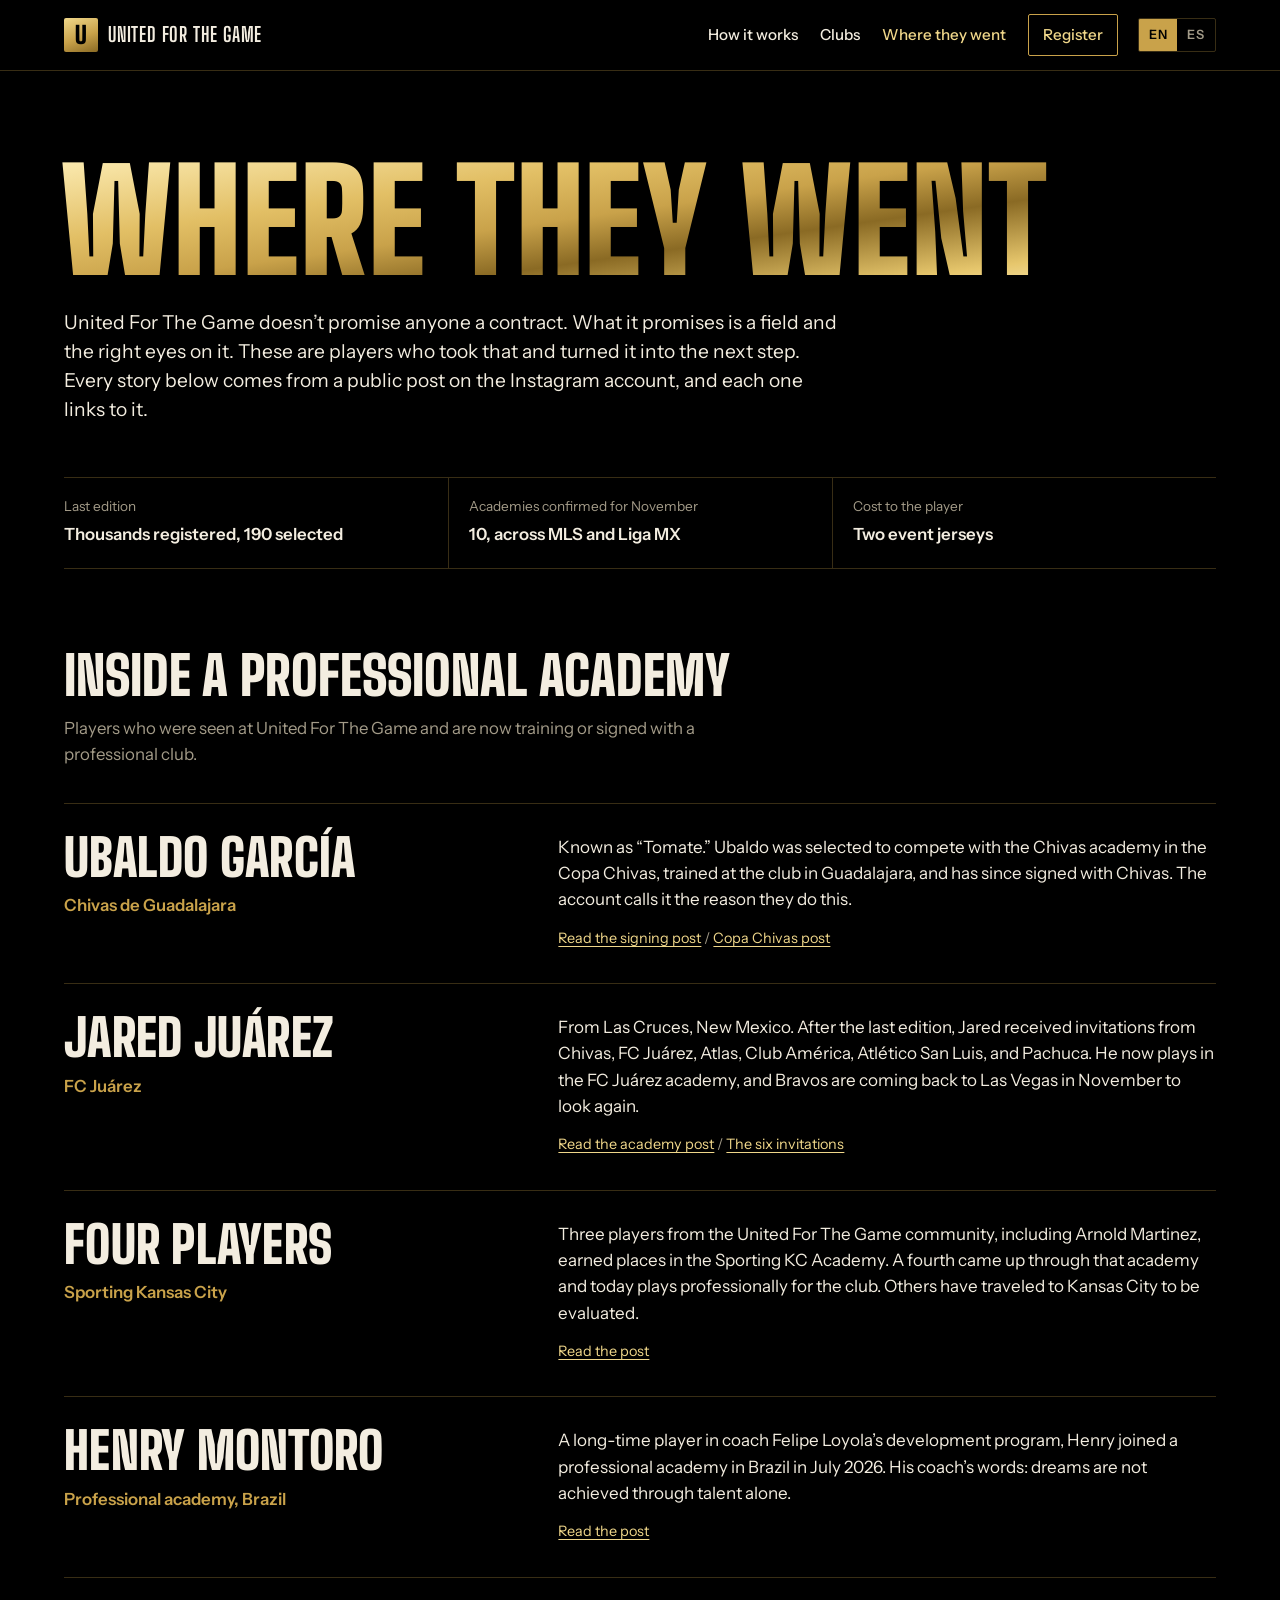
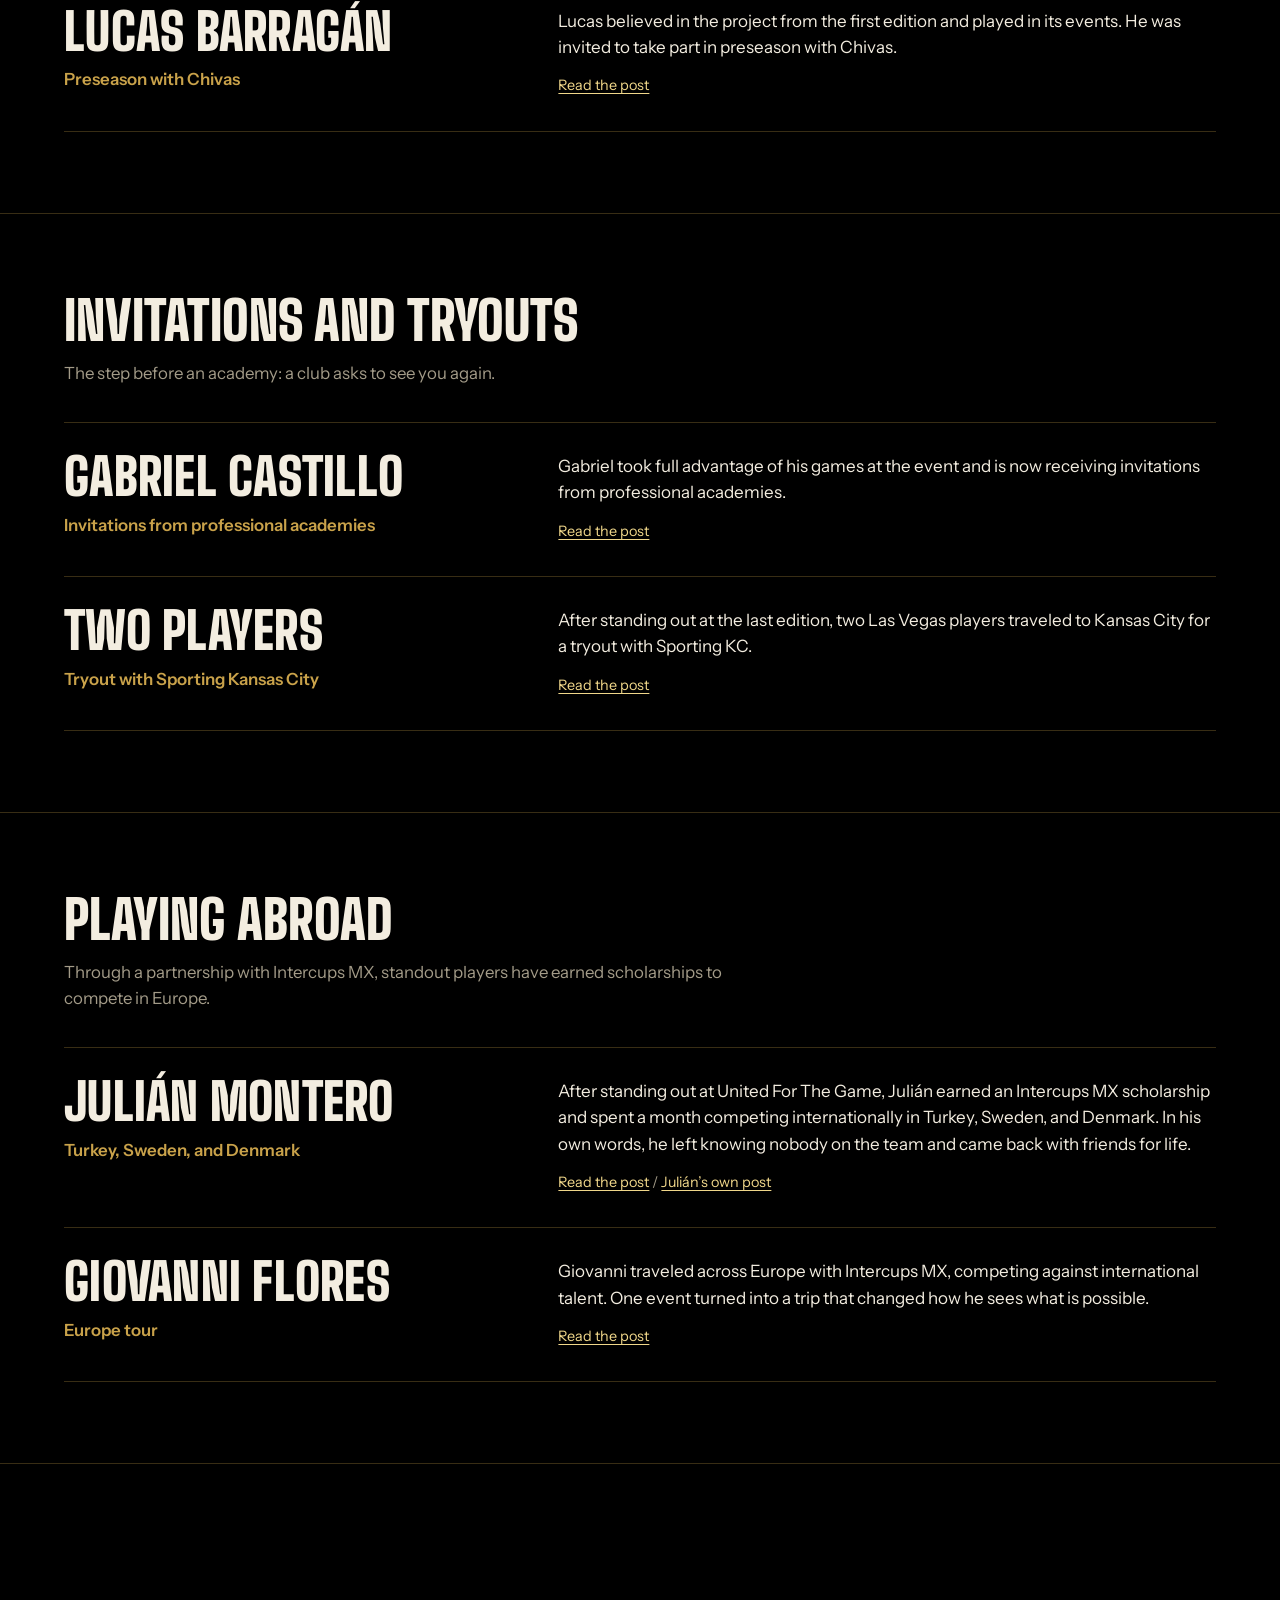
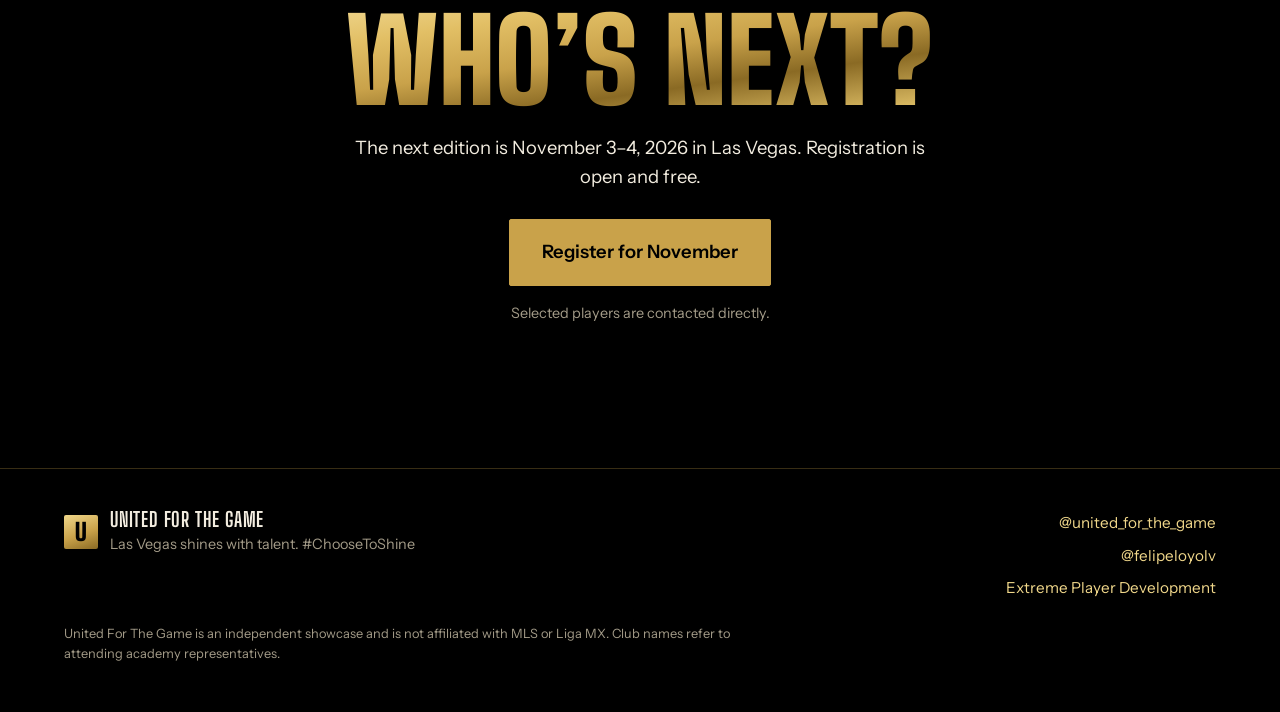
==== public/success.html @ c5bab50d "Add 'Where they went' page with player success stories Nine stories sourced from the Instagram accou" ====
<!doctype html>
<html lang="en">
<head>
  <meta charset="utf-8">
  <meta name="viewport" content="width=device-width, initial-scale=1">
  <title>Where They Went</title>
  <meta name="description" content="Players who came through United For The Game and went on to professional academies, tryouts, and international football.">
  <meta property="og:title" content="Where They Went. United For The Game">
  <meta property="og:description" content="Chivas, FC Juárez, Sporting KC, Brazil, Europe. Players who earned it on the field in Las Vegas.">
  <link rel="preconnect" href="https://fonts.googleapis.com">
  <link rel="preconnect" href="https://fonts.gstatic.com" crossorigin>
  <link href="https://fonts.googleapis.com/css2?family=Big+Shoulders+Display:wght@700;900&family=Instrument+Sans:ital,wght@0,400;0,500;0,600;1,400&display=swap" rel="stylesheet">
  <link rel="stylesheet" href="styles.css">
  <link rel="icon" href="data:image/svg+xml,%3Csvg xmlns='http://www.w3.org/2000/svg' viewBox='0 0 32 32'%3E%3Crect width='32' height='32' fill='%23000'/%3E%3Ctext x='16' y='23' text-anchor='middle' font-family='Impact,Arial Black,sans-serif' font-weight='900' font-size='20' fill='%23c9a24a'%3EU%3C/text%3E%3C/svg%3E">
</head>
<body>

<a class="skip" href="#main" data-i18n="skip">Skip to content</a>

<header class="top">
  <a class="brand" href="index.html" aria-label="United For The Game, home">
    <span class="brand-mark">U</span>
    <span class="brand-name">United For The Game</span>
  </a>
  <nav class="nav" aria-label="Sections">
    <a href="index.html#how" data-i18n="nav.how">How it works</a>
    <a href="index.html#clubs" data-i18n="nav.clubs">Clubs</a>
    <a href="success.html" aria-current="page" data-i18n="nav.results">Where they went</a>
    <a class="nav-cta" href="https://forms.gle/nyDRHo4Hr1bUpFBu7" target="_blank" rel="noopener" data-i18n="nav.register">Register</a>
  </nav>
  <div class="lang" role="group" aria-label="Language">
    <button type="button" data-lang="en" aria-pressed="true">EN</button>
    <button type="button" data-lang="es" aria-pressed="false">ES</button>
  </div>
</header>

<main id="main">

  <section class="results-hero">
    <h1 class="display gold-text" data-i18n="r.h">Where they went</h1>
    <p class="results-lede" data-i18n="r.lede">United For The Game doesn’t promise anyone a contract. What it promises is a field and the right eyes on it. These are players who took that and turned it into the next step. Every story below comes from a public post on the Instagram account, and each one links to it.</p>
    <dl class="facts results-facts">
      <div><dt data-i18n="r.f1">Last edition</dt><dd data-i18n="r.f1v">Thousands registered, 190 selected</dd></div>
      <div><dt data-i18n="r.f2">Academies confirmed for November</dt><dd data-i18n="r.f2v">10, across MLS and Liga MX</dd></div>
      <div><dt data-i18n="r.f3">Cost to the player</dt><dd data-i18n="r.f3v">Two event jerseys</dd></div>
    </dl>
  </section>

  <!-- ACADEMIES -->
  <section class="results-group">
    <h2 data-i18n="g1.h">Inside a professional academy</h2>
    <p data-i18n="g1.p">Players who were seen at United For The Game and are now training or signed with a professional club.</p>
    <ul class="ledger">
      <li>
        <div class="who-col">
          <p class="who">Ubaldo García</p>
          <p class="where">Chivas de Guadalajara</p>
        </div>
        <div class="what">
          <p data-i18n="p1">Known as “Tomate.” Ubaldo was selected to compete with the Chivas academy in the Copa Chivas, trained at the club in Guadalajara, and has since signed with Chivas. The account calls it the reason they do this.</p>
          <p class="src"><a href="https://www.instagram.com/p/DduP-taSd3_/" target="_blank" rel="noopener" data-i18n="src.signing">Read the signing post</a> <span aria-hidden="true">/</span> <a href="https://www.instagram.com/p/DbUBW7Ikqe0/" target="_blank" rel="noopener" data-i18n="src.copa">Copa Chivas post</a></p>
        </div>
      </li>
      <li>
        <div class="who-col">
          <p class="who">Jared Juárez</p>
          <p class="where">FC Juárez</p>
        </div>
        <div class="what">
          <p data-i18n="p2">From Las Cruces, New Mexico. After the last edition, Jared received invitations from Chivas, FC Juárez, Atlas, Club América, Atlético San Luis, and Pachuca. He now plays in the FC Juárez academy, and Bravos are coming back to Las Vegas in November to look again.</p>
          <p class="src"><a href="https://www.instagram.com/p/DdsIsxFGKmZ/" target="_blank" rel="noopener" data-i18n="src.academy">Read the academy post</a> <span aria-hidden="true">/</span> <a href="https://www.instagram.com/p/DXu8OyxDw6_/" target="_blank" rel="noopener" data-i18n="src.invites">The six invitations</a></p>
        </div>
      </li>
      <li>
        <div class="who-col">
          <p class="who" data-i18n="p3.who">Four players</p>
          <p class="where">Sporting Kansas City</p>
        </div>
        <div class="what">
          <p data-i18n="p3">Three players from the United For The Game community, including Arnold Martinez, earned places in the Sporting KC Academy. A fourth came up through that academy and today plays professionally for the club. Others have traveled to Kansas City to be evaluated.</p>
          <p class="src"><a href="https://www.instagram.com/p/Ddm5fsMjzZ3/" target="_blank" rel="noopener" data-i18n="src.post">Read the post</a></p>
        </div>
      </li>
      <li>
        <div class="who-col">
          <p class="who">Henry Montoro</p>
          <p class="where" data-i18n="p4.where">Professional academy, Brazil</p>
        </div>
        <div class="what">
          <p data-i18n="p4">A long-time player in coach Felipe Loyola’s development program, Henry joined a professional academy in Brazil in July 2026. His coach’s words: dreams are not achieved through talent alone.</p>
          <p class="src"><a href="https://www.instagram.com/p/DbEZfxSEv6I/" target="_blank" rel="noopener" data-i18n="src.post">Read the post</a></p>
        </div>
      </li>
      <li>
        <div class="who-col">
          <p class="who">Lucas Barragán</p>
          <p class="where" data-i18n="p5.where">Preseason with Chivas</p>
        </div>
        <div class="what">
          <p data-i18n="p5">Lucas believed in the project from the first edition and played in its events. He was invited to take part in preseason with Chivas.</p>
          <p class="src"><a href="https://www.instagram.com/p/DbB3Ur3khkq/" target="_blank" rel="noopener" data-i18n="src.post">Read the post</a></p>
        </div>
      </li>
    </ul>
  </section>

  <!-- INVITATIONS -->
  <section class="results-group">
    <h2 data-i18n="g2.h">Invitations and tryouts</h2>
    <p data-i18n="g2.p">The step before an academy: a club asks to see you again.</p>
    <ul class="ledger">
      <li>
        <div class="who-col">
          <p class="who">Gabriel Castillo</p>
          <p class="where" data-i18n="p6.where">Invitations from professional academies</p>
        </div>
        <div class="what">
          <p data-i18n="p6">Gabriel took full advantage of his games at the event and is now receiving invitations from professional academies.</p>
          <p class="src"><a href="https://www.instagram.com/p/DXuNX7Km9xC/" target="_blank" rel="noopener" data-i18n="src.post">Read the post</a></p>
        </div>
      </li>
      <li>
        <div class="who-col">
          <p class="who" data-i18n="p7.who">Two players</p>
          <p class="where" data-i18n="p7.where">Tryout with Sporting Kansas City</p>
        </div>
        <div class="what">
          <p data-i18n="p7">After standing out at the last edition, two Las Vegas players traveled to Kansas City for a tryout with Sporting KC.</p>
          <p class="src"><a href="https://www.instagram.com/p/DZ5kc9CPlna/" target="_blank" rel="noopener" data-i18n="src.post">Read the post</a></p>
        </div>
      </li>
    </ul>
  </section>

  <!-- ABROAD -->
  <section class="results-group">
    <h2 data-i18n="g3.h">Playing abroad</h2>
    <p data-i18n="g3.p">Through a partnership with Intercups MX, standout players have earned scholarships to compete in Europe.</p>
    <ul class="ledger">
      <li>
        <div class="who-col">
          <p class="who">Julián Montero</p>
          <p class="where" data-i18n="p8.where">Turkey, Sweden, and Denmark</p>
        </div>
        <div class="what">
          <p data-i18n="p8">After standing out at United For The Game, Julián earned an Intercups MX scholarship and spent a month competing internationally in Turkey, Sweden, and Denmark. In his own words, he left knowing nobody on the team and came back with friends for life.</p>
          <p class="src"><a href="https://www.instagram.com/p/DbWB5h0iU6f/" target="_blank" rel="noopener" data-i18n="src.post">Read the post</a> <span aria-hidden="true">/</span> <a href="https://www.instagram.com/p/DbFBgUHFHa0/" target="_blank" rel="noopener" data-i18n="src.own">Julián’s own post</a></p>
        </div>
      </li>
      <li>
        <div class="who-col">
          <p class="who">Giovanni Flores</p>
          <p class="where" data-i18n="p9.where">Europe tour</p>
        </div>
        <div class="what">
          <p data-i18n="p9">Giovanni traveled across Europe with Intercups MX, competing against international talent. One event turned into a trip that changed how he sees what is possible.</p>
          <p class="src"><a href="https://www.instagram.com/p/DbZFRsGEvK_/" target="_blank" rel="noopener" data-i18n="src.post">Read the post</a></p>
        </div>
      </li>
    </ul>
  </section>

  <section class="register">
    <h2 class="display" data-i18n="rc.h">Who’s next?</h2>
    <p data-i18n="rc.p">The next edition is November 3–4, 2026 in Las Vegas. Registration is open and free.</p>
    <a class="btn btn-gold btn-big" href="https://forms.gle/nyDRHo4Hr1bUpFBu7" target="_blank" rel="noopener" data-i18n="reg.cta">Register for November</a>
    <p class="register-note" data-i18n="rc.note">Selected players are contacted directly.</p>
  </section>

</main>

<footer class="foot">
  <div class="foot-brand">
    <span class="brand-mark">U</span>
    <div>
      <p class="foot-name">United For The Game</p>
      <p class="foot-tag" data-i18n="foot.tag">Las Vegas shines with talent. #ChooseToShine</p>
    </div>
  </div>
  <ul class="foot-links">
    <li><a href="https://www.instagram.com/united_for_the_game/" target="_blank" rel="noopener">@united_for_the_game</a></li>
    <li><a href="https://www.instagram.com/felipeloyolv/" target="_blank" rel="noopener">@felipeloyolv</a></li>
    <li><a href="https://www.instagram.com/extreme_player_development/" target="_blank" rel="noopener">Extreme Player Development</a></li>
  </ul>
  <p class="foot-legal" data-i18n="foot.legal">United For The Game is an independent showcase and is not affiliated with MLS or Liga MX. Club names refer to attending academy representatives.</p>
</footer>

<script src="success-es.js"></script>
<script src="script.js"></script>
</body>
</html>
---- public/styles.css ----
/* United For The Game — site styles
   Palette: true black, metallic gold, one red for urgency. */

:root {
  --black: #000000;
  --coal: #141210;
  --ink: #f3ede0;
  --muted: #a39b88;
  --line: rgba(201, 162, 74, 0.28);
  --gold: #c9a24a;
  --gold-light: #f0d78a;
  --gold-deep: #8a6a24;
  --red: #c8102e;

  --display: "Big Shoulders Display", Impact, "Arial Narrow", sans-serif;
  --body: "Instrument Sans", "Helvetica Neue", Arial, sans-serif;

  --gutter: clamp(16px, 5vw, 72px);
  --measure: 62ch;
}

*, *::before, *::after { box-sizing: border-box; }

html { scroll-behavior: smooth; }
@media (prefers-reduced-motion: reduce) {
  html { scroll-behavior: auto; }
  *, *::before, *::after { animation: none !important; transition: none !important; }
}

body {
  margin: 0;
  background: var(--black);
  color: var(--ink);
  font-family: var(--body);
  font-size: 1.0625rem;
  line-height: 1.55;
  -webkit-font-smoothing: antialiased;
}

h1, h2, h3 { margin: 0; }
p { margin: 0; }
a { color: inherit; }
a:focus-visible, button:focus-visible, summary:focus-visible {
  outline: 2px solid var(--gold-light);
  outline-offset: 3px;
}

.skip {
  position: absolute; left: -999px; top: 8px;
  background: var(--gold); color: var(--black);
  padding: 8px 12px; z-index: 100; text-decoration: none;
}
.skip:focus { left: 8px; }

/* Display type ---------------------------------------------------- */
.display {
  font-family: var(--display);
  font-weight: 900;
  text-transform: uppercase;
  line-height: 0.92;
  letter-spacing: 0.005em;
  font-size: clamp(2.6rem, 6.5vw, 5.2rem);
  color: var(--ink);
}

.gold-text,
.wordmark .wm-line {
  background: linear-gradient(172deg, #fbeab0 0%, #e2bf65 28%, #c9a24a 46%, #8a6a24 62%, #e6c66c 84%, #fff2c4 100%);
  -webkit-background-clip: text;
  background-clip: text;
  color: transparent;
}

/* Header ------------------------------------------------------------ */
.top {
  position: sticky; top: 0; z-index: 20;
  display: grid;
  grid-template-columns: 1fr auto auto;
  align-items: center;
  gap: 20px;
  padding: 14px var(--gutter);
  background: rgba(0, 0, 0, 0.86);
  backdrop-filter: blur(8px);
  border-bottom: 1px solid var(--line);
}
.brand { display: inline-flex; align-items: center; gap: 10px; text-decoration: none; }
.brand-mark {
  display: inline-grid; place-items: center;
  width: 34px; height: 34px;
  font-family: var(--display); font-weight: 900; font-size: 1.5rem; line-height: 1;
  color: var(--black);
  background: linear-gradient(160deg, #f0d78a, #c9a24a 55%, #8a6a24);
  border-radius: 2px;
}
.brand-name {
  font-family: var(--display); font-weight: 700; text-transform: uppercase;
  font-size: 1.25rem; letter-spacing: 0.04em; white-space: nowrap;
}
@media (max-width: 360px) { .brand-name { display: none; } }
.nav { display: flex; gap: 22px; align-items: center; }
.nav a { text-decoration: none; font-weight: 500; font-size: 0.95rem; color: var(--ink); }
.nav a:hover { color: var(--gold-light); }
.nav-cta {
  padding: 8px 14px;
  border: 1px solid var(--gold);
  color: var(--gold-light) !important;
  border-radius: 2px;
}
.nav-cta:hover { background: var(--gold); color: var(--black) !important; }

.lang { display: inline-flex; border: 1px solid var(--line); border-radius: 2px; overflow: hidden; }
.lang button {
  appearance: none; border: 0; background: transparent; color: var(--muted);
  font: inherit; font-size: 0.8rem; font-weight: 600; letter-spacing: 0.06em;
  padding: 6px 10px; cursor: pointer;
}
.lang button[aria-pressed="true"] { background: var(--gold); color: var(--black); }

@media (max-width: 720px) {
  .top { grid-template-columns: 1fr auto; }
  .nav { display: none; }
}

/* Hero -------------------------------------------------------------- */
.hero {
  position: relative;
  padding: clamp(56px, 10vh, 120px) var(--gutter) 0;
  overflow: hidden;
}
/* Pitch line: the only decoration on the page. Two faint touchline strokes
   framing the wordmark like a stadium seen from the stands. */
.hero::before {
  content: "";
  position: absolute; inset: 0;
  background:
    linear-gradient(to right, transparent calc(var(--gutter) - 1px), var(--line) var(--gutter), transparent calc(var(--gutter) + 1px)),
    linear-gradient(to left, transparent calc(var(--gutter) - 1px), var(--line) var(--gutter), transparent calc(var(--gutter) + 1px));
  pointer-events: none;
}
.hero-edition {
  font-family: var(--display); font-weight: 700; text-transform: uppercase;
  letter-spacing: 0.12em; font-size: 0.95rem; color: var(--gold);
  margin-bottom: 18px;
}
.wordmark {
  display: grid;
  font-family: var(--display);
  font-weight: 900;
  text-transform: uppercase;
  line-height: 0.82;
  letter-spacing: -0.005em;
  margin-left: -0.04em;
}
.wm-united { font-size: clamp(5.4rem, 27vw, 19rem); }
.wm-for   { font-size: clamp(2.6rem, 12.95vw, 9.1rem); letter-spacing: 0.01em; }
.hero-tag {
  margin-top: 22px;
  font-family: var(--display); font-weight: 700; text-transform: uppercase;
  letter-spacing: 0.22em; font-size: clamp(0.9rem, 1.6vw, 1.2rem);
  color: var(--ink);
}

.hero-body {
  display: grid;
  grid-template-columns: minmax(0, 56ch) auto;
  gap: 28px 48px;
  align-items: end;
  margin-top: clamp(40px, 7vh, 80px);
}
.hero-lede { font-size: clamp(1.1rem, 1.7vw, 1.35rem); line-height: 1.45; color: var(--ink); }
.hero-actions { display: flex; flex-wrap: wrap; gap: 12px; }

.btn {
  display: inline-block;
  padding: 14px 22px;
  font-weight: 600; font-size: 1rem;
  text-decoration: none;
  border-radius: 2px;
  border: 1px solid transparent;
  transition: background-color 120ms ease, color 120ms ease;
}
.btn-gold { background: var(--gold); color: var(--black); border-color: var(--gold); }
.btn-gold:hover { background: var(--gold-light); border-color: var(--gold-light); }
.btn-line { border-color: var(--gold); color: var(--gold-light); }
.btn-line:hover { background: rgba(201,162,74,0.12); }
.btn-big { padding: 18px 32px; font-size: 1.15rem; }

.facts {
  display: grid;
  grid-template-columns: repeat(4, 1fr);
  margin: clamp(48px, 8vh, 96px) 0 0;
  border-top: 1px solid var(--line);
  border-bottom: 1px solid var(--line);
}
.facts > div { padding: 18px 20px 20px 0; }
.facts > div + div { padding-left: 20px; border-left: 1px solid var(--line); }
.facts dt { font-size: 0.85rem; color: var(--muted); margin-bottom: 4px; }
.facts dd { margin: 0; font-weight: 600; font-size: 1.05rem; }

@media (max-width: 860px) {
  .hero-body { grid-template-columns: 1fr; }
  .facts { grid-template-columns: 1fr 1fr; }
  .facts > div { padding: 16px 16px 16px 0; }
  .facts > div:nth-child(odd) { border-left: 0; padding-left: 0; }
  .facts > div:nth-child(n+3) { border-top: 1px solid var(--line); }
}
@media (max-width: 460px) {
  .facts { grid-template-columns: 1fr; }
  .facts > div { padding-left: 0 !important; border-left: 0 !important; }
  .facts > div + div { border-top: 1px solid var(--line); }
}

/* Mission ----------------------------------------------------------- */
.mission { padding: clamp(72px, 12vh, 140px) var(--gutter); }
.mission-inner {
  display: grid;
  grid-template-columns: minmax(0, 1fr) minmax(0, var(--measure));
  gap: 40px 64px;
  align-items: start;
}
.mission-text p + p { margin-top: 1.1em; }
.mission-text { font-size: 1.125rem; }
.mission-motto {
  margin-top: 1.6em !important;
  font-family: var(--display); font-weight: 900; text-transform: uppercase;
  font-size: clamp(1.8rem, 3.6vw, 2.8rem); line-height: 1;
  color: var(--gold);
}
@media (max-width: 860px) { .mission-inner { grid-template-columns: 1fr; } }

/* How it works ------------------------------------------------------ */
.how {
  padding: clamp(72px, 12vh, 140px) var(--gutter);
  border-top: 1px solid var(--line);
}
.how-head { max-width: var(--measure); margin-bottom: 48px; }
.how-head p { margin-top: 16px; color: var(--muted); font-size: 1.1rem; }

.steps {
  list-style: none; margin: 0; padding: 0;
  display: grid;
  grid-template-columns: repeat(2, minmax(0, 1fr));
  gap: 0;
  border-top: 1px solid var(--line);
  border-left: 1px solid var(--line);
}
.step {
  display: grid;
  grid-template-columns: auto 1fr;
  gap: 20px;
  padding: 28px 28px 32px 24px;
  border-right: 1px solid var(--line);
  border-bottom: 1px solid var(--line);
}
.step-n {
  display: grid; place-items: center;
  width: 44px; height: 52px;
  font-family: var(--display); font-weight: 900; font-size: 2.4rem; line-height: 1;
  color: var(--black);
  background: linear-gradient(160deg, #f0d78a, #c9a24a 55%, #8a6a24);
  clip-path: polygon(0 0, 100% 0, 100% 85%, 50% 100%, 0 85%);
}
.step h3 {
  font-family: var(--display); font-weight: 700; text-transform: uppercase;
  font-size: 1.7rem; line-height: 1; letter-spacing: 0.02em;
  margin-bottom: 10px;
}
.step-date {
  display: inline-block;
  margin-left: 8px;
  font-family: var(--body); font-weight: 600; text-transform: none; letter-spacing: 0;
  font-size: 0.85rem; color: var(--red);
  border: 1px solid var(--red); padding: 2px 7px; vertical-align: 3px; border-radius: 2px;
}
.step p { color: var(--ink); }
@media (max-width: 760px) { .steps { grid-template-columns: 1fr; } }

.promises {
  margin-top: 56px;
  max-width: 72ch;
}
.promises h3 {
  font-family: var(--display); font-weight: 700; text-transform: uppercase;
  font-size: 1.6rem; letter-spacing: 0.02em; margin-bottom: 18px;
}
.promises ul { margin: 0; padding: 0; list-style: none; }
.promises li {
  padding: 14px 0 14px 22px;
  border-top: 1px solid var(--line);
  position: relative;
}
.promises li:last-child { border-bottom: 1px solid var(--line); }
.promises li::before {
  content: ""; position: absolute; left: 0; top: 24px;
  width: 8px; height: 8px; background: var(--gold); transform: rotate(45deg);
}

/* Clubs ------------------------------------------------------------- */
.clubs {
  padding: clamp(72px, 12vh, 140px) var(--gutter);
  border-top: 1px solid var(--line);
  background: var(--coal);
}
.clubs-head { max-width: var(--measure); margin-bottom: 40px; }
.clubs-head p { margin-top: 16px; color: var(--muted); font-size: 1.1rem; }
.club-list {
  list-style: none; margin: 0; padding: 0;
  columns: 2; column-gap: 48px;
}
.club-list li {
  break-inside: avoid;
  display: flex; justify-content: space-between; align-items: baseline; gap: 16px;
  padding: 14px 0;
  border-bottom: 1px solid var(--line);
}
.club {
  font-family: var(--display); font-weight: 700; text-transform: uppercase;
  font-size: clamp(1.5rem, 2.6vw, 2.2rem); line-height: 1; letter-spacing: 0.02em;
}
.league { font-size: 0.85rem; color: var(--gold); font-weight: 600; white-space: nowrap; }
@media (max-width: 640px) { .club-list { columns: 1; } }

/* Story ------------------------------------------------------------- */
.story {
  padding: clamp(72px, 12vh, 140px) var(--gutter);
  border-top: 1px solid var(--line);
}
.story blockquote { margin: 0; max-width: 46ch; }
.story p {
  font-family: var(--display); font-weight: 700; text-transform: uppercase;
  font-size: clamp(1.9rem, 4.2vw, 3.4rem); line-height: 1.02; letter-spacing: 0.01em;
}
.story footer {
  margin-top: 22px; font-weight: 600; color: var(--gold);
}

/* New this year ----------------------------------------------------- */
.new {
  padding: clamp(72px, 12vh, 140px) var(--gutter);
  border-top: 1px solid var(--line);
  background: var(--coal);
}
.new-inner { max-width: var(--measure); }
.new p { margin: 18px 0 26px; font-size: 1.1rem; }
.new .display { color: var(--red); }

/* FAQ --------------------------------------------------------------- */
.faq {
  padding: clamp(72px, 12vh, 140px) var(--gutter);
  border-top: 1px solid var(--line);
  display: grid;
  grid-template-columns: minmax(0, 1fr) minmax(0, 68ch);
  gap: 32px 64px;
  align-items: start;
}
.faq-list details { border-top: 1px solid var(--line); }
.faq-list details:last-child { border-bottom: 1px solid var(--line); }
.faq-list summary {
  cursor: pointer; list-style: none;
  padding: 18px 40px 18px 0;
  font-weight: 600; font-size: 1.1rem;
  position: relative;
}
.faq-list summary::-webkit-details-marker { display: none; }
.faq-list summary::after {
  content: "+"; position: absolute; right: 4px; top: 50%;
  transform: translateY(-50%);
  font-family: var(--display); font-weight: 700; font-size: 1.8rem; color: var(--gold);
}
.faq-list details[open] summary::after { content: "–"; }
.faq-list details p { padding: 0 0 20px; color: var(--ink); max-width: 62ch; }
@media (max-width: 860px) { .faq { grid-template-columns: 1fr; } }

/* Register ---------------------------------------------------------- */
.register {
  padding: clamp(88px, 16vh, 180px) var(--gutter);
  border-top: 1px solid var(--line);
  text-align: center;
}
.register .display {
  font-size: clamp(3rem, 9vw, 7.5rem);
  background: linear-gradient(172deg, #fbeab0 0%, #e2bf65 28%, #c9a24a 46%, #8a6a24 62%, #e6c66c 84%, #fff2c4 100%);
  -webkit-background-clip: text; background-clip: text; color: transparent;
}
.register p { margin: 20px auto 28px; max-width: 48ch; font-size: 1.15rem; }
.register-note { font-size: 0.9rem !important; color: var(--muted); margin: 16px auto 0 !important; }

/* Footer ------------------------------------------------------------ */
.foot {
  padding: 40px var(--gutter) 48px;
  border-top: 1px solid var(--line);
  display: grid;
  grid-template-columns: 1fr auto;
  gap: 24px 48px;
  align-items: start;
}
.foot-brand { display: flex; gap: 12px; align-items: center; }
.foot-name {
  font-family: var(--display); font-weight: 700; text-transform: uppercase;
  font-size: 1.25rem; letter-spacing: 0.04em; line-height: 1;
}
.foot-tag { color: var(--muted); font-size: 0.9rem; margin-top: 4px; }
.foot-links { list-style: none; margin: 0; padding: 0; display: grid; gap: 6px; text-align: right; }
.foot-links a { color: var(--gold-light); text-decoration: none; font-size: 0.95rem; }
.foot-links a:hover { text-decoration: underline; }
.foot-legal { grid-column: 1 / -1; font-size: 0.8rem; color: var(--muted); max-width: 80ch; }
@media (max-width: 640px) {
  .foot { grid-template-columns: 1fr; }
  .foot-links { text-align: left; }
}

/* Where they went (success.html) ----------------------------------- */
.nav a[aria-current="page"] { color: var(--gold-light); }

.results-hero {
  padding: clamp(56px, 10vh, 120px) var(--gutter) 0;
}
.results-hero .display {
  font-size: clamp(3.2rem, 11vw, 9.5rem);
  line-height: 0.85;
  margin-left: -0.03em;
}
.results-lede {
  max-width: 60ch;
  margin-top: 28px;
  font-size: clamp(1.05rem, 1.5vw, 1.25rem);
  line-height: 1.5;
}
.results-facts { grid-template-columns: repeat(3, 1fr); margin-top: clamp(40px, 6vh, 72px); }
@media (max-width: 860px) {
  .results-facts { grid-template-columns: 1fr; }
  .results-facts > div { padding-left: 0 !important; border-left: 0 !important; }
  .results-facts > div + div { border-top: 1px solid var(--line); }
}

.results-group {
  padding: clamp(56px, 9vh, 110px) var(--gutter);
}
.results-group + .results-group { border-top: 1px solid var(--line); }
.results-group > h2 {
  font-family: var(--display); font-weight: 900; text-transform: uppercase;
  font-size: clamp(2rem, 4.2vw, 3.4rem); line-height: 0.95;
}
.results-group > p {
  margin: 14px 0 36px;
  max-width: var(--measure);
  color: var(--muted);
  font-size: 1.05rem;
}

.ledger {
  list-style: none; margin: 0; padding: 0;
  border-top: 1px solid var(--line);
}
.ledger li {
  display: grid;
  grid-template-columns: minmax(0, 1fr) minmax(0, 1.5fr);
  gap: 12px 56px;
  padding: 30px 0 34px;
  border-bottom: 1px solid var(--line);
}
.ledger .who {
  font-family: var(--display); font-weight: 900; text-transform: uppercase;
  font-size: clamp(2rem, 4vw, 3.2rem); line-height: 0.95; letter-spacing: 0.005em;
}
.ledger .where {
  margin-top: 10px;
  color: var(--gold);
  font-weight: 600;
  font-size: 1.05rem;
}
.ledger .what p { max-width: 62ch; }
.ledger .src {
  margin-top: 14px;
  font-size: 0.9rem;
  color: var(--muted);
}
.ledger .src a { color: var(--gold-light); text-decoration: underline; text-underline-offset: 3px; }
.ledger .src a:hover { color: var(--ink); }
@media (max-width: 760px) {
  .ledger li { grid-template-columns: 1fr; gap: 14px; }
}
.story-more { margin-top: 28px; font-family: var(--body); font-weight: 400; text-transform: none; font-size: 1rem !important; line-height: 1.5 !important; letter-spacing: 0 !important; }
.story-more a { color: var(--gold-light); font-weight: 600; text-decoration: underline; text-underline-offset: 3px; }
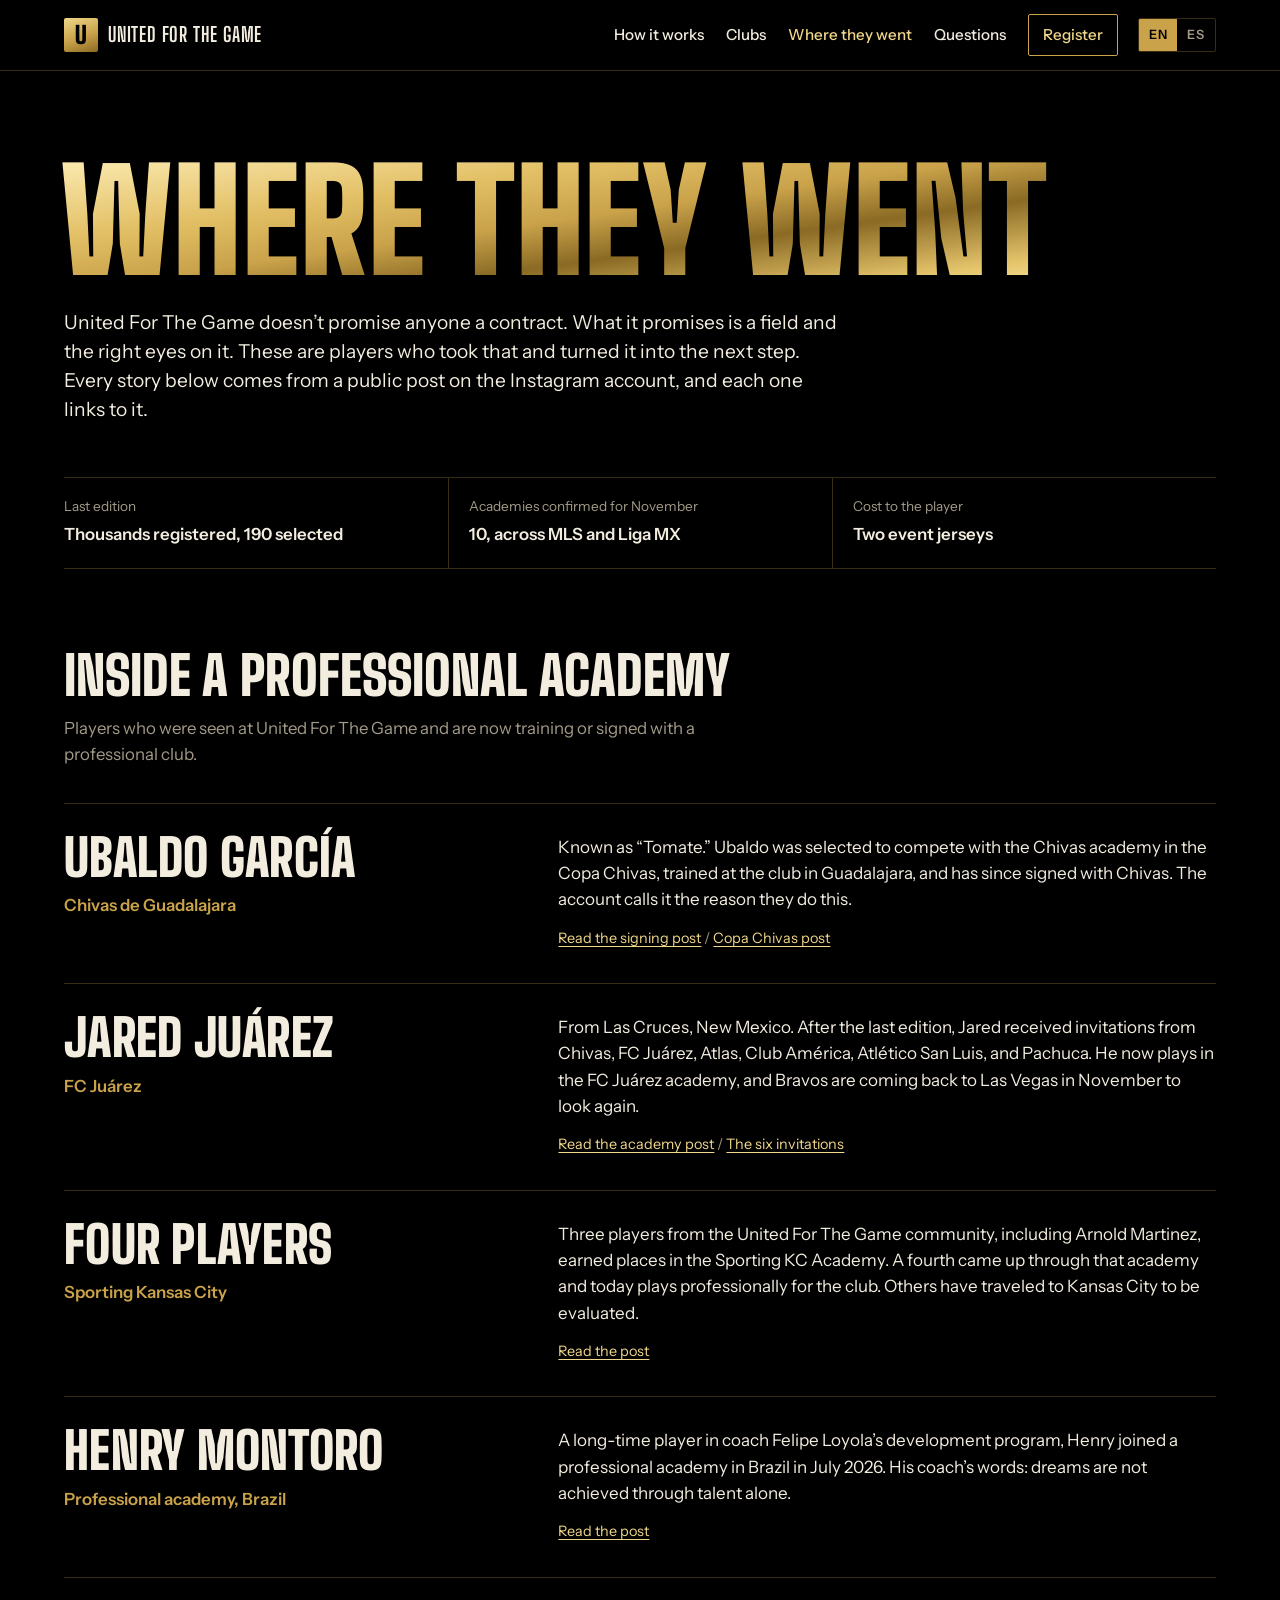
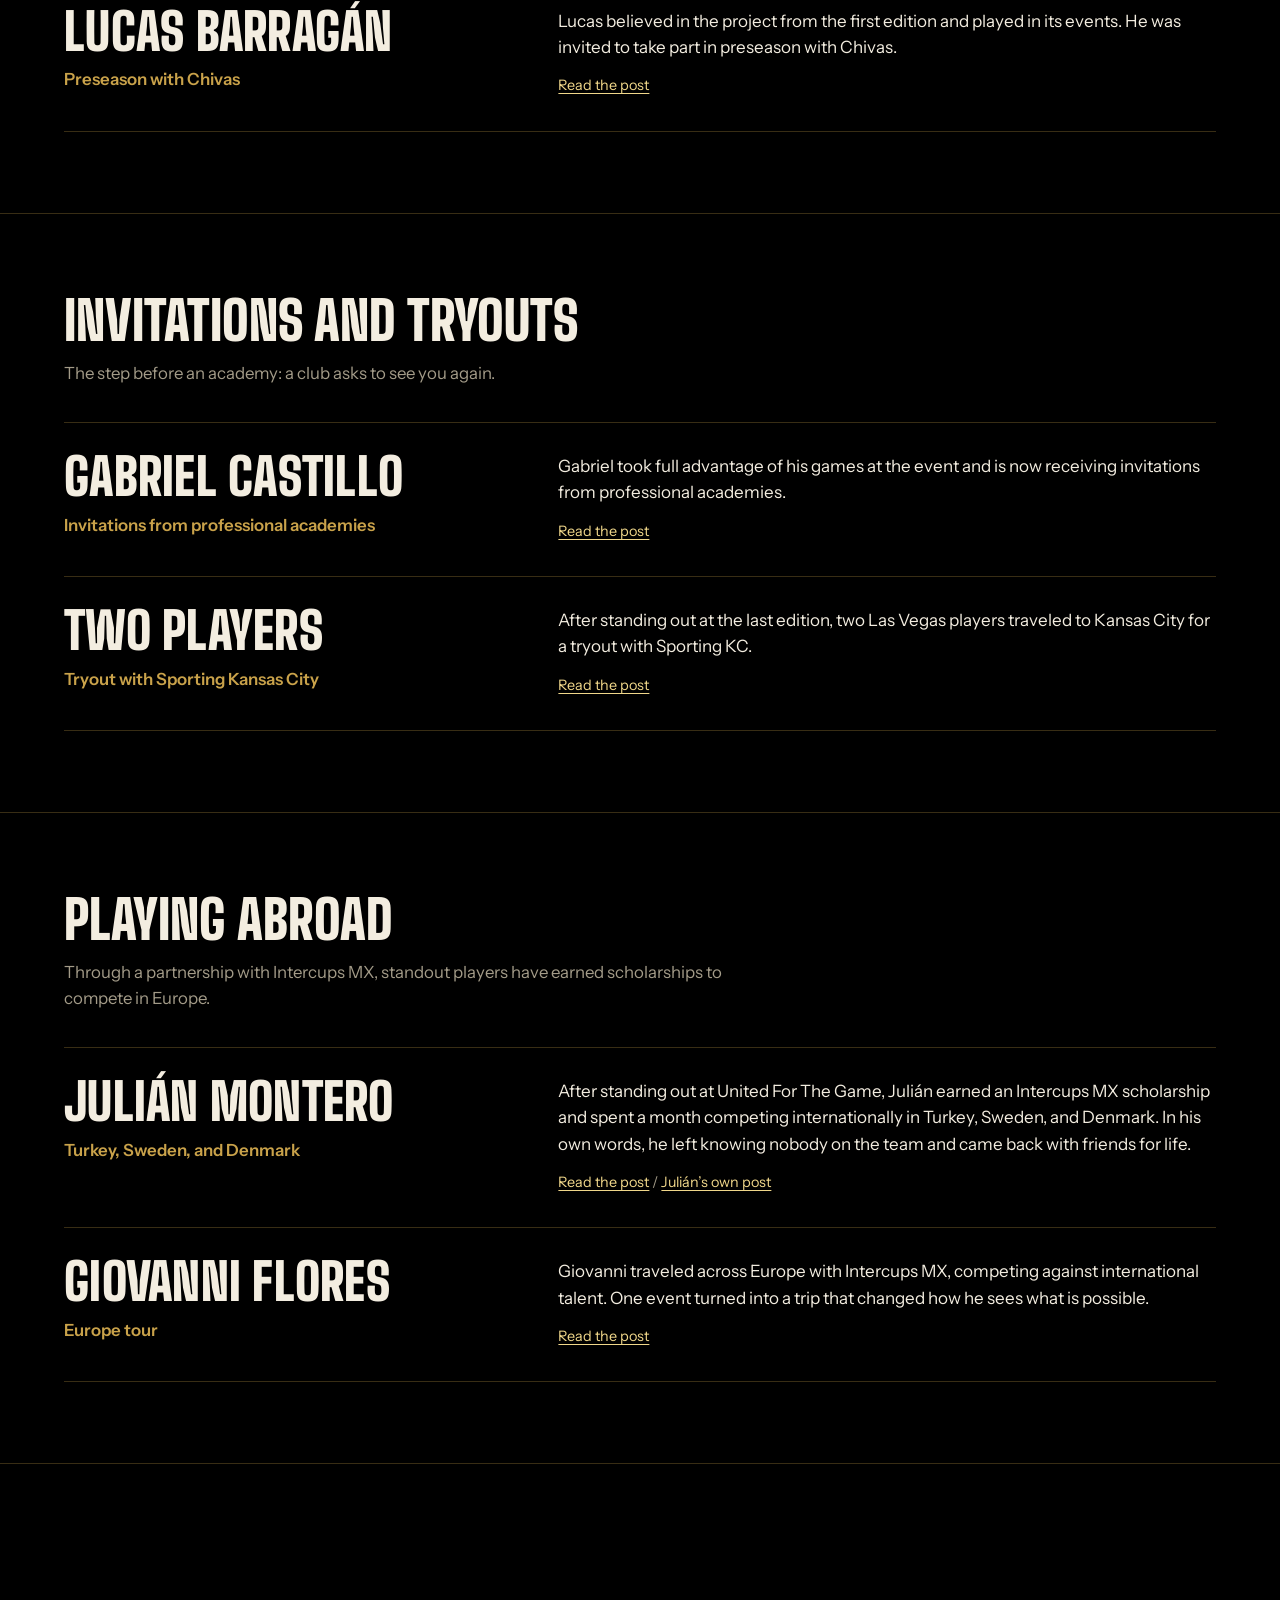
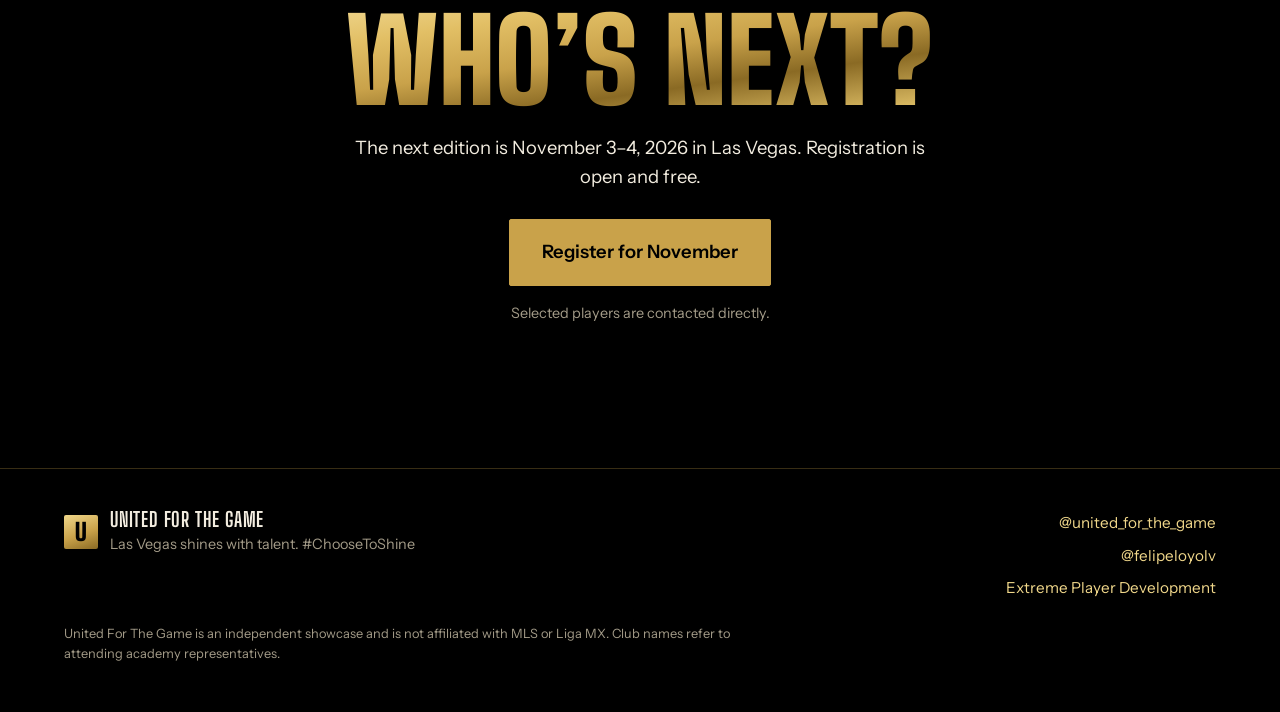
==== commit 8c762aae: "Add Questions link to nav on success page" ====
--- a/public/success.html
+++ b/public/success.html
@@ -26,6 +26,7 @@
     <a href="index.html#how" data-i18n="nav.how">How it works</a>
     <a href="index.html#clubs" data-i18n="nav.clubs">Clubs</a>
     <a href="success.html" aria-current="page" data-i18n="nav.results">Where they went</a>
+    <a href="index.html#faq" data-i18n="nav.faq">Questions</a>
     <a class="nav-cta" href="https://forms.gle/nyDRHo4Hr1bUpFBu7" target="_blank" rel="noopener" data-i18n="nav.register">Register</a>
   </nav>
   <div class="lang" role="group" aria-label="Language">
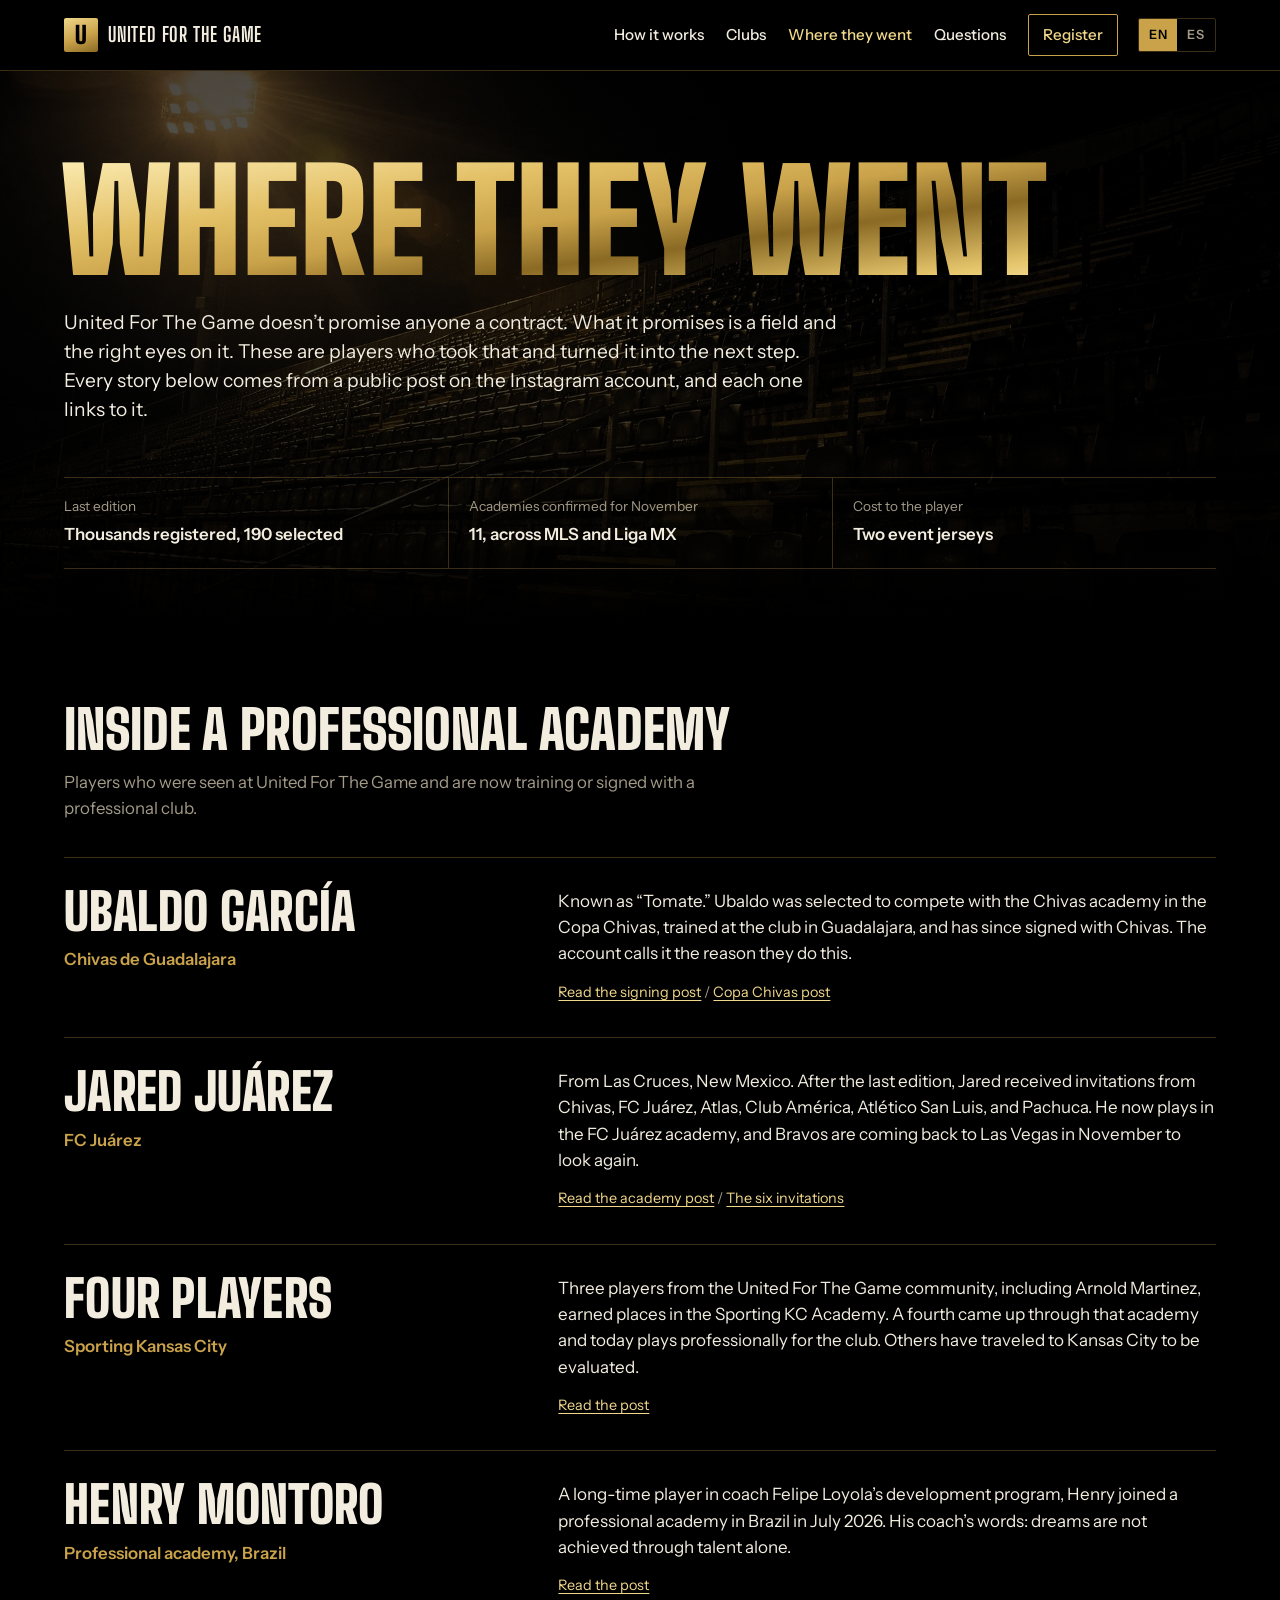
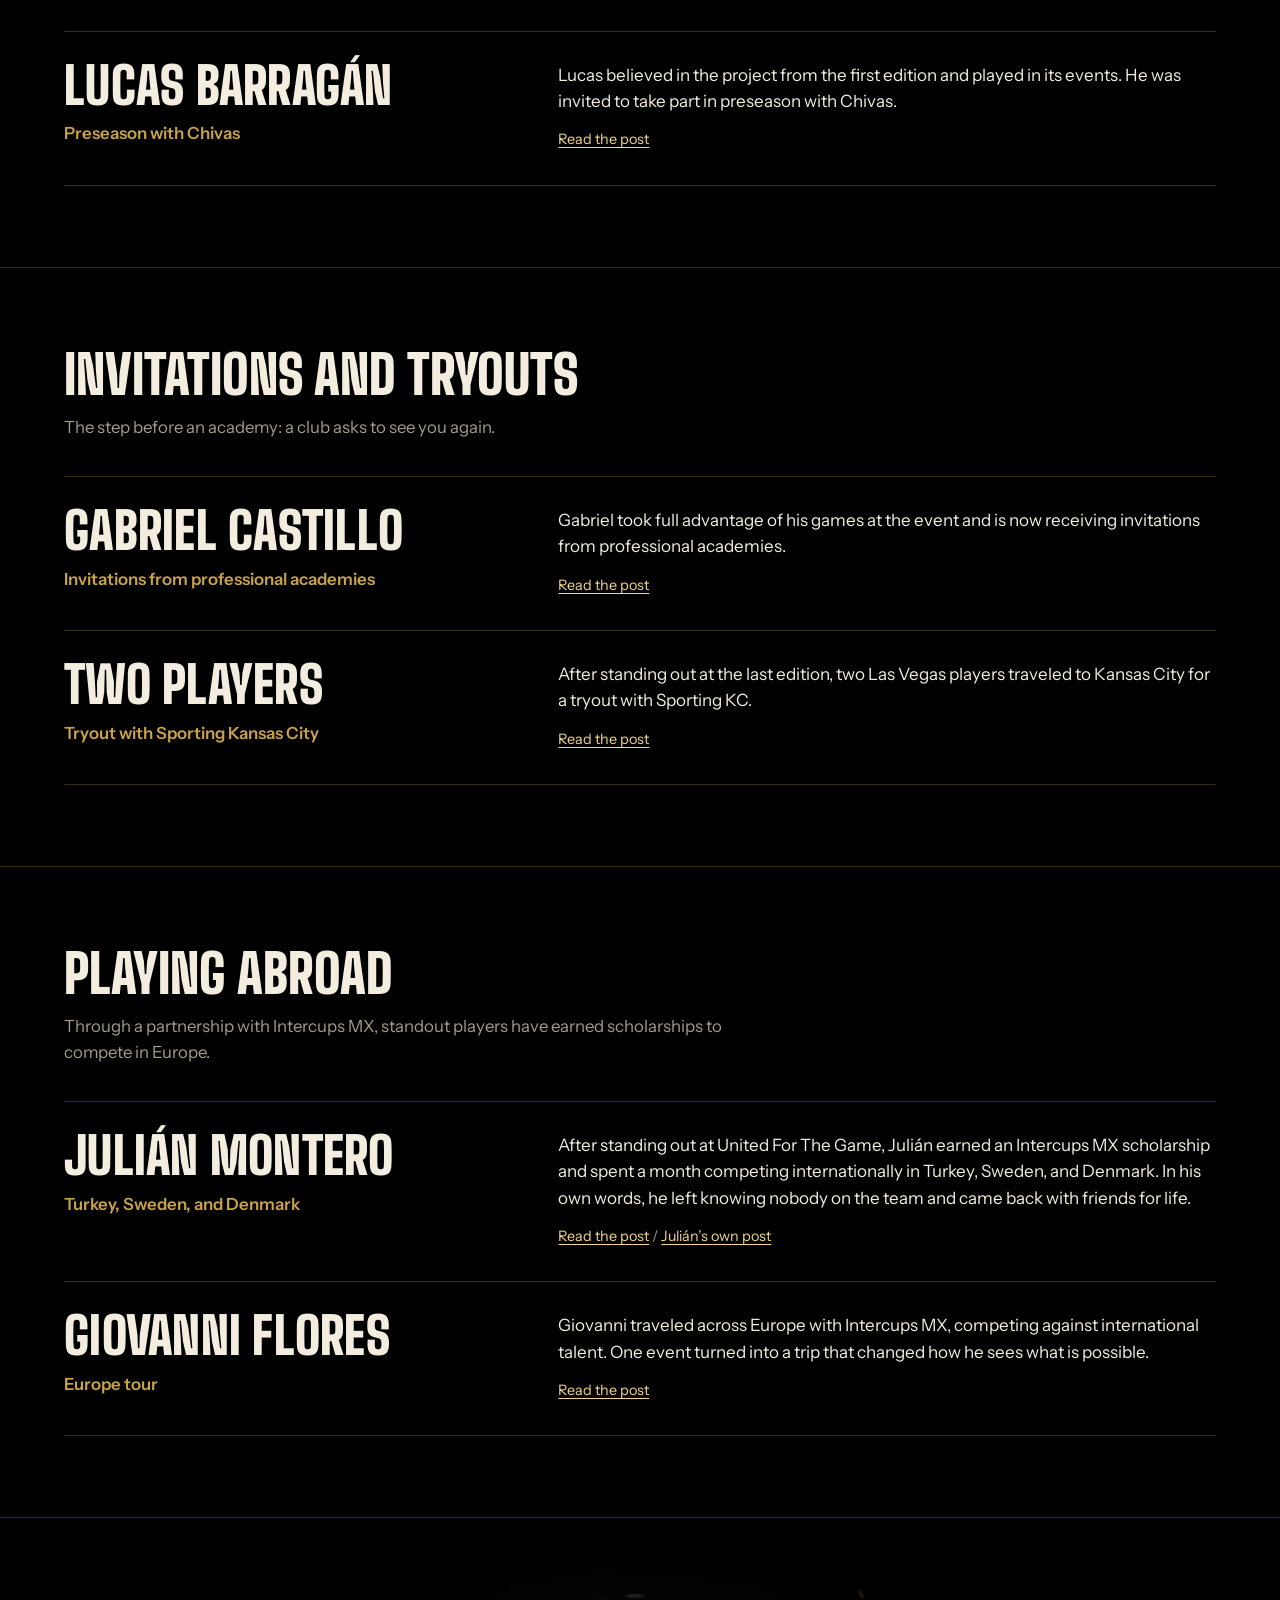
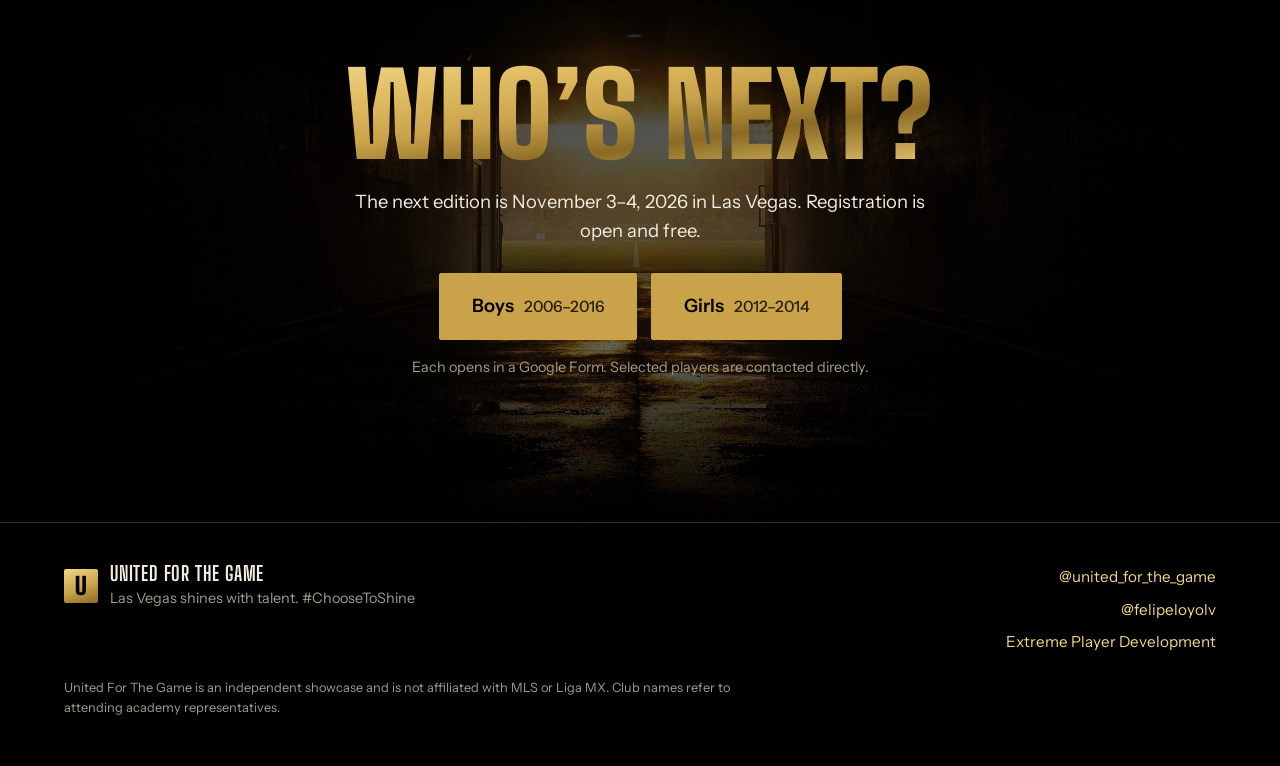
==== commit 2190f74b: "Add girls registration (2012-2014) and new attendees - Girls section now links to the El Camino / FM" ====
--- a/public/success.html
+++ b/public/success.html
@@ -27,7 +27,7 @@
     <a href="index.html#clubs" data-i18n="nav.clubs">Clubs</a>
     <a href="success.html" aria-current="page" data-i18n="nav.results">Where they went</a>
     <a href="index.html#faq" data-i18n="nav.faq">Questions</a>
-    <a class="nav-cta" href="https://forms.gle/nyDRHo4Hr1bUpFBu7" target="_blank" rel="noopener" data-i18n="nav.register">Register</a>
+    <a class="nav-cta" href="index.html#register" data-i18n="nav.register">Register</a>
   </nav>
   <div class="lang" role="group" aria-label="Language">
     <button type="button" data-lang="en" aria-pressed="true">EN</button>
@@ -42,7 +42,7 @@
     <p class="results-lede" data-i18n="r.lede">United For The Game doesn’t promise anyone a contract. What it promises is a field and the right eyes on it. These are players who took that and turned it into the next step. Every story below comes from a public post on the Instagram account, and each one links to it.</p>
     <dl class="facts results-facts">
       <div><dt data-i18n="r.f1">Last edition</dt><dd data-i18n="r.f1v">Thousands registered, 190 selected</dd></div>
-      <div><dt data-i18n="r.f2">Academies confirmed for November</dt><dd data-i18n="r.f2v">10, across MLS and Liga MX</dd></div>
+      <div><dt data-i18n="r.f2">Academies confirmed for November</dt><dd data-i18n="r.f2v">11, across MLS and Liga MX</dd></div>
       <div><dt data-i18n="r.f3">Cost to the player</dt><dd data-i18n="r.f3v">Two event jerseys</dd></div>
     </dl>
   </section>
@@ -164,8 +164,11 @@
   <section class="register">
     <h2 class="display" data-i18n="rc.h">Who’s next?</h2>
     <p data-i18n="rc.p">The next edition is November 3–4, 2026 in Las Vegas. Registration is open and free.</p>
-    <a class="btn btn-gold btn-big" href="https://forms.gle/nyDRHo4Hr1bUpFBu7" target="_blank" rel="noopener" data-i18n="reg.cta">Register for November</a>
-    <p class="register-note" data-i18n="rc.note">Selected players are contacted directly.</p>
+    <div class="reg-choices">
+      <a class="btn btn-gold btn-big" href="https://forms.gle/nyDRHo4Hr1bUpFBu7" target="_blank" rel="noopener"><span data-i18n="reg.boys">Boys</span> <span class="btn-sub">2006–2016</span></a>
+      <a class="btn btn-gold btn-big" href="https://docs.google.com/forms/d/e/1FAIpQLSfdWi_WTfTcO3S3W0piuUCB4fBnPrTFHa3G9qvYtv4aIpq_Ag/viewform" target="_blank" rel="noopener"><span data-i18n="reg.girls">Girls</span> <span class="btn-sub">2012–2014</span></a>
+    </div>
+    <p class="register-note" data-i18n="rc.note">Each opens in a Google Form. Selected players are contacted directly.</p>
   </section>
 
 </main>
--- a/public/styles.css
+++ b/public/styles.css
@@ -482,3 +482,56 @@
 }
 .story-more { margin-top: 28px; font-family: var(--body); font-weight: 400; text-transform: none; font-size: 1rem !important; line-height: 1.5 !important; letter-spacing: 0 !important; }
 .story-more a { color: var(--gold-light); font-weight: 600; text-decoration: underline; text-underline-offset: 3px; }
+
+/* Section backgrounds ------------------------------------------------
+   Each image sits under a black gradient so the type keeps its contrast.
+   The gradient always resolves to solid black at the section edges so
+   sections still meet cleanly. */
+.hero {
+  background:
+    linear-gradient(to bottom, rgba(0,0,0,0.75) 0%, rgba(0,0,0,0.55) 45%, rgba(0,0,0,0.85) 80%, #000 100%),
+    url("img/hero.jpg") center 70% / cover no-repeat;
+}
+.mission {
+  background:
+    linear-gradient(to right, rgba(0,0,0,0.92) 0%, rgba(0,0,0,0.78) 55%, rgba(0,0,0,0.92) 100%),
+    url("img/turf.jpg") center / cover no-repeat;
+}
+.clubs {
+  position: relative;
+  isolation: isolate;
+  overflow: hidden;
+}
+.clubs::before {
+  content: "";
+  position: absolute; inset: -8px;
+  z-index: -1;
+  background:
+    linear-gradient(to bottom, rgba(20,18,16,0.55) 0%, rgba(20,18,16,0.88) 60%, var(--coal) 100%),
+    url("img/skyline.jpg") center 35% / cover no-repeat;
+  filter: blur(1.5px);
+}
+.story {
+  background:
+    linear-gradient(to right, rgba(0,0,0,0.88) 0%, rgba(0,0,0,0.6) 60%, rgba(0,0,0,0.85) 100%),
+    url("img/stands.jpg") center / cover no-repeat;
+}
+.register {
+  background:
+    linear-gradient(to bottom, #000 0%, rgba(0,0,0,0.68) 35%, rgba(0,0,0,0.6) 70%, #000 100%),
+    url("img/tunnel.jpg") center / cover no-repeat;
+}
+.results-hero {
+  padding-bottom: clamp(40px, 6vh, 72px);
+  background:
+    linear-gradient(to bottom, rgba(0,0,0,0.7) 0%, rgba(0,0,0,0.6) 50%, #000 100%),
+    url("img/stands.jpg") center 30% / cover no-repeat;
+}
+
+/* Register: two forms side by side ---------------------------------- */
+.reg-choices {
+  display: flex; flex-wrap: wrap; justify-content: center; gap: 14px;
+}
+.reg-choices .btn { display: inline-flex; align-items: baseline; gap: 10px; }
+.btn-sub { font-size: 0.85em; font-weight: 500; opacity: 0.8; }
+.new-note { margin-top: 18px !important; font-size: 0.95rem !important; color: var(--muted); max-width: 52ch; }
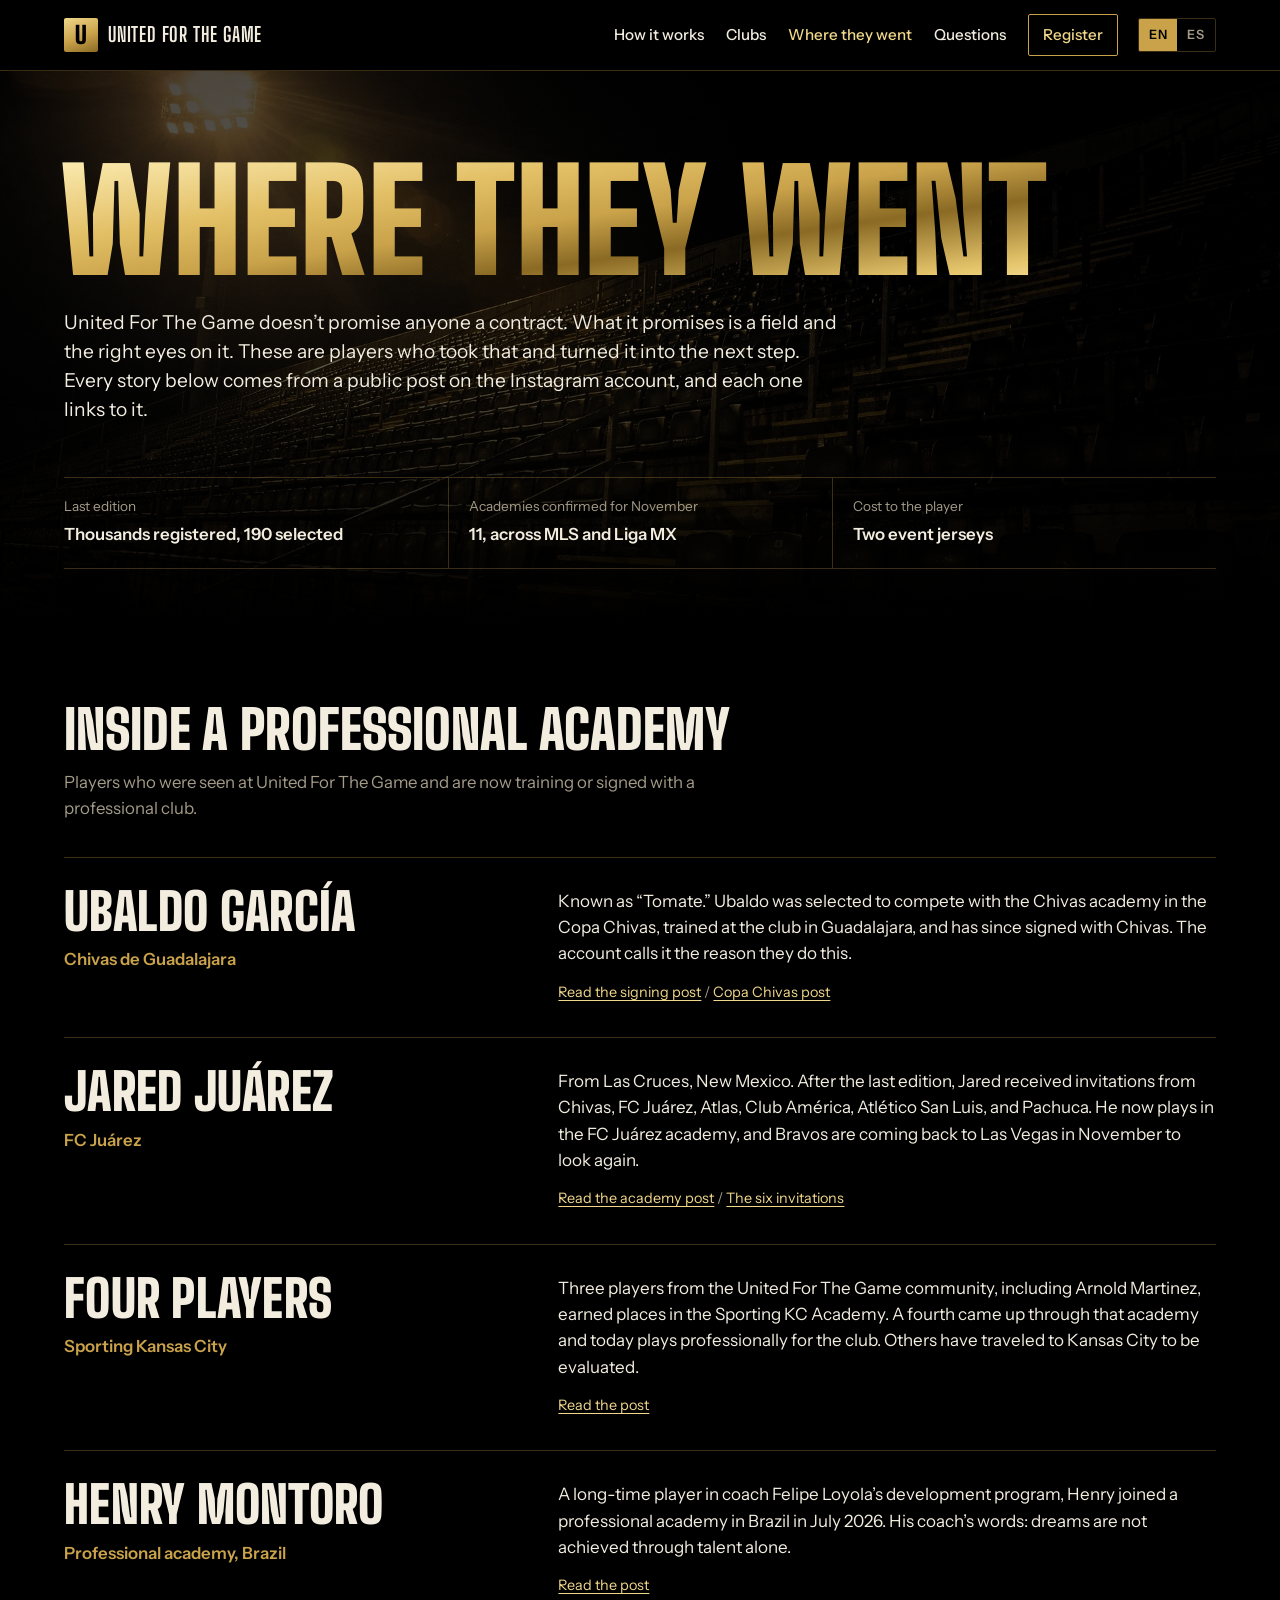
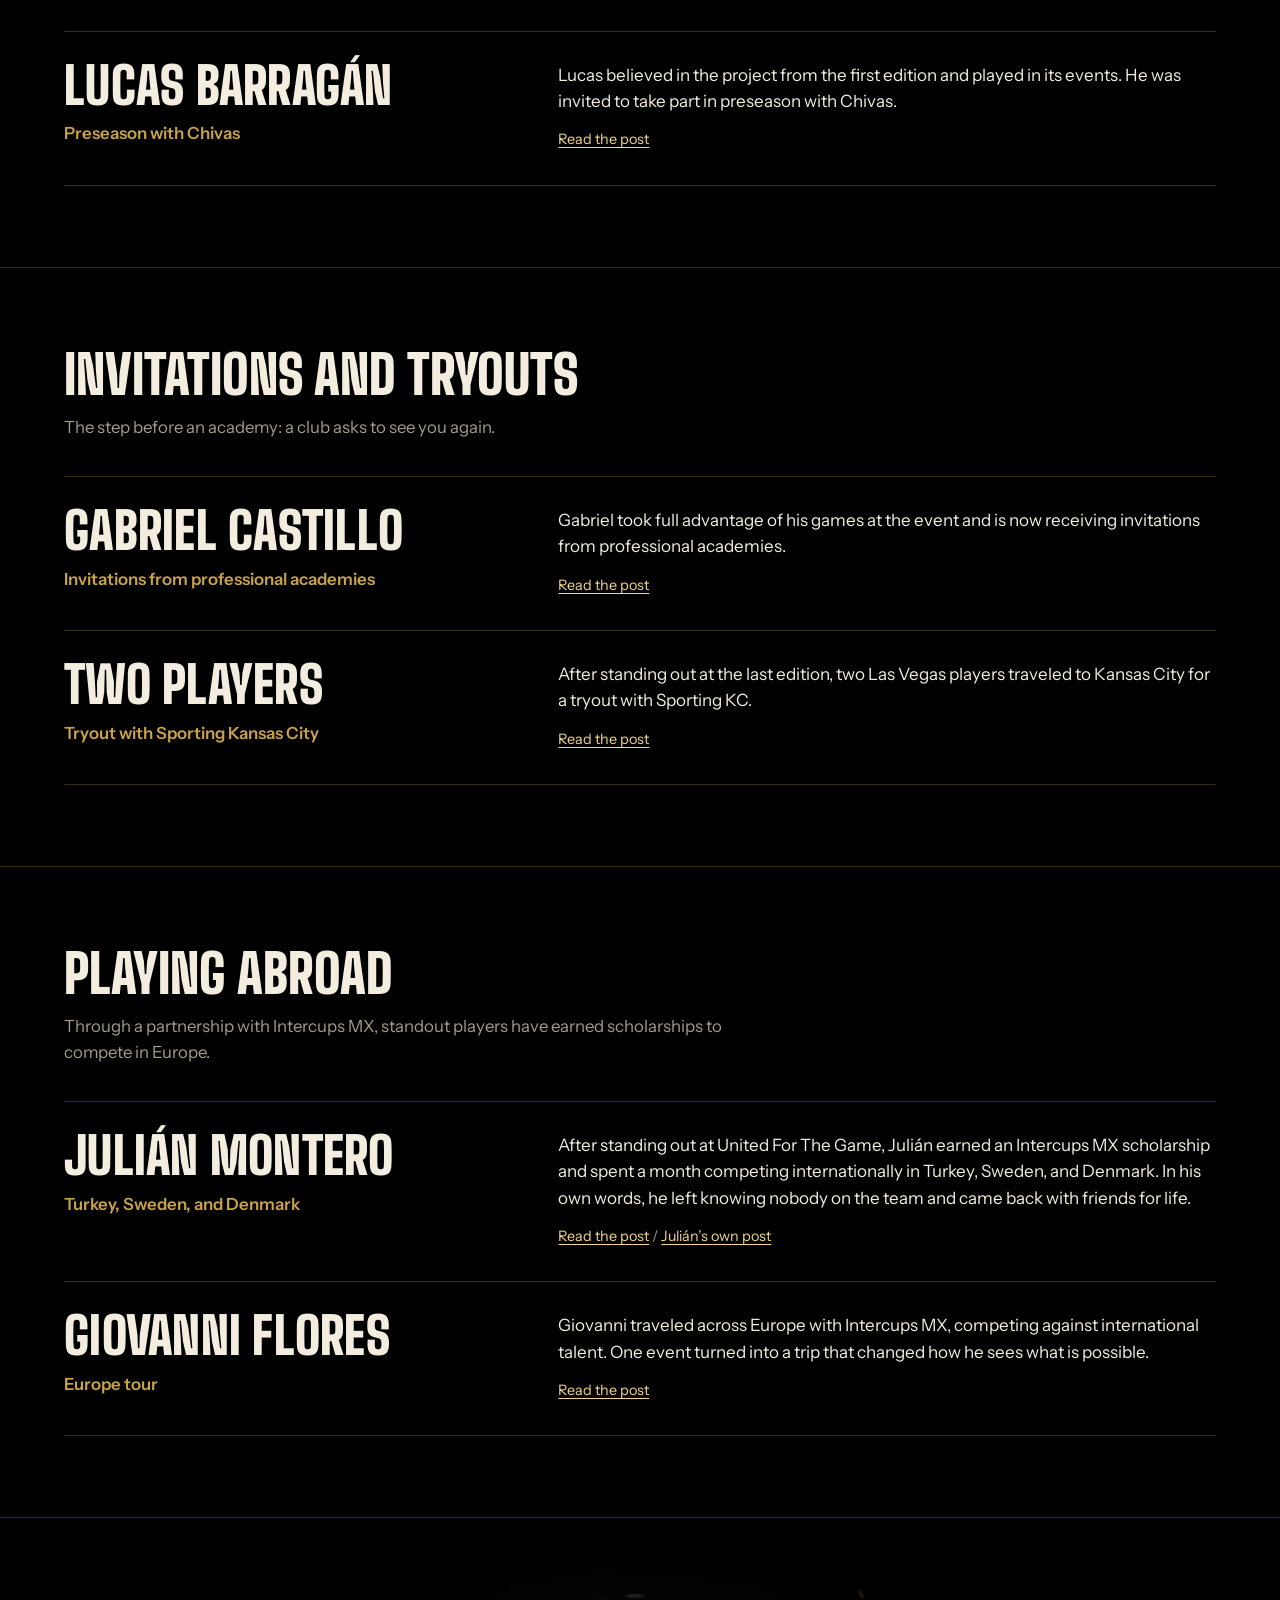
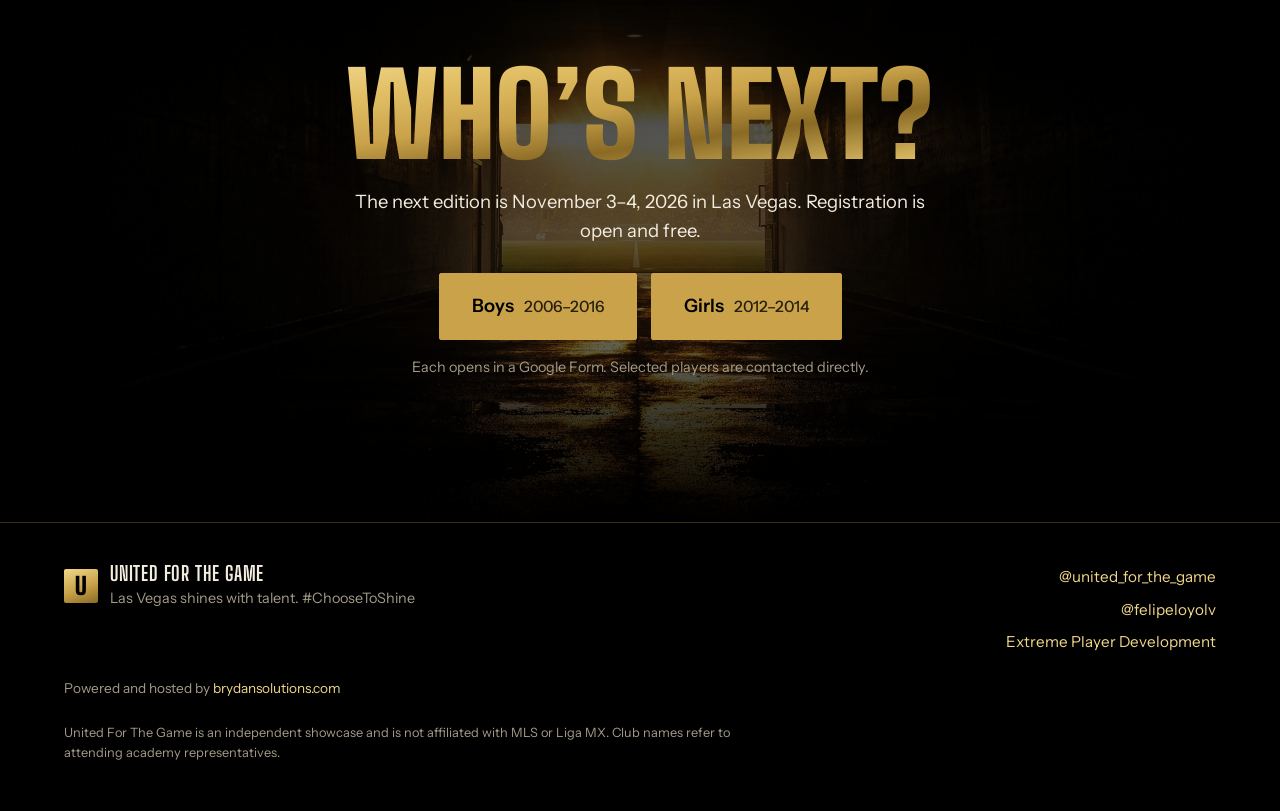
==== commit ac90e175: "Add Brydan Solutions hosting credit to footer" ====
--- a/public/success.html
+++ b/public/success.html
@@ -5,6 +5,8 @@
   <meta name="viewport" content="width=device-width, initial-scale=1">
   <title>Where They Went</title>
   <meta name="description" content="Players who came through United For The Game and went on to professional academies, tryouts, and international football.">
+  <link rel="canonical" href="https://www.united-for-the-game.com/success">
+  <meta property="og:url" content="https://www.united-for-the-game.com/success">
   <meta property="og:title" content="Where They Went. United For The Game">
   <meta property="og:description" content="Chivas, FC Juárez, Sporting KC, Brazil, Europe. Players who earned it on the field in Las Vegas.">
   <link rel="preconnect" href="https://fonts.googleapis.com">
@@ -186,6 +188,7 @@
     <li><a href="https://www.instagram.com/felipeloyolv/" target="_blank" rel="noopener">@felipeloyolv</a></li>
     <li><a href="https://www.instagram.com/extreme_player_development/" target="_blank" rel="noopener">Extreme Player Development</a></li>
   </ul>
+  <p class="foot-credit"><span data-i18n="foot.credit">Powered and hosted by</span> <a href="https://brydansolutions.com" target="_blank" rel="noopener">brydansolutions.com</a></p>
   <p class="foot-legal" data-i18n="foot.legal">United For The Game is an independent showcase and is not affiliated with MLS or Liga MX. Club names refer to attending academy representatives.</p>
 </footer>
 
--- a/public/styles.css
+++ b/public/styles.css
@@ -535,3 +535,7 @@
 .reg-choices .btn { display: inline-flex; align-items: baseline; gap: 10px; }
 .btn-sub { font-size: 0.85em; font-weight: 500; opacity: 0.8; }
 .new-note { margin-top: 18px !important; font-size: 0.95rem !important; color: var(--muted); max-width: 52ch; }
+
+.foot-credit { grid-column: 1 / -1; font-size: 0.85rem; color: var(--muted); }
+.foot-credit a { color: var(--gold-light); text-decoration: none; }
+.foot-credit a:hover { text-decoration: underline; }
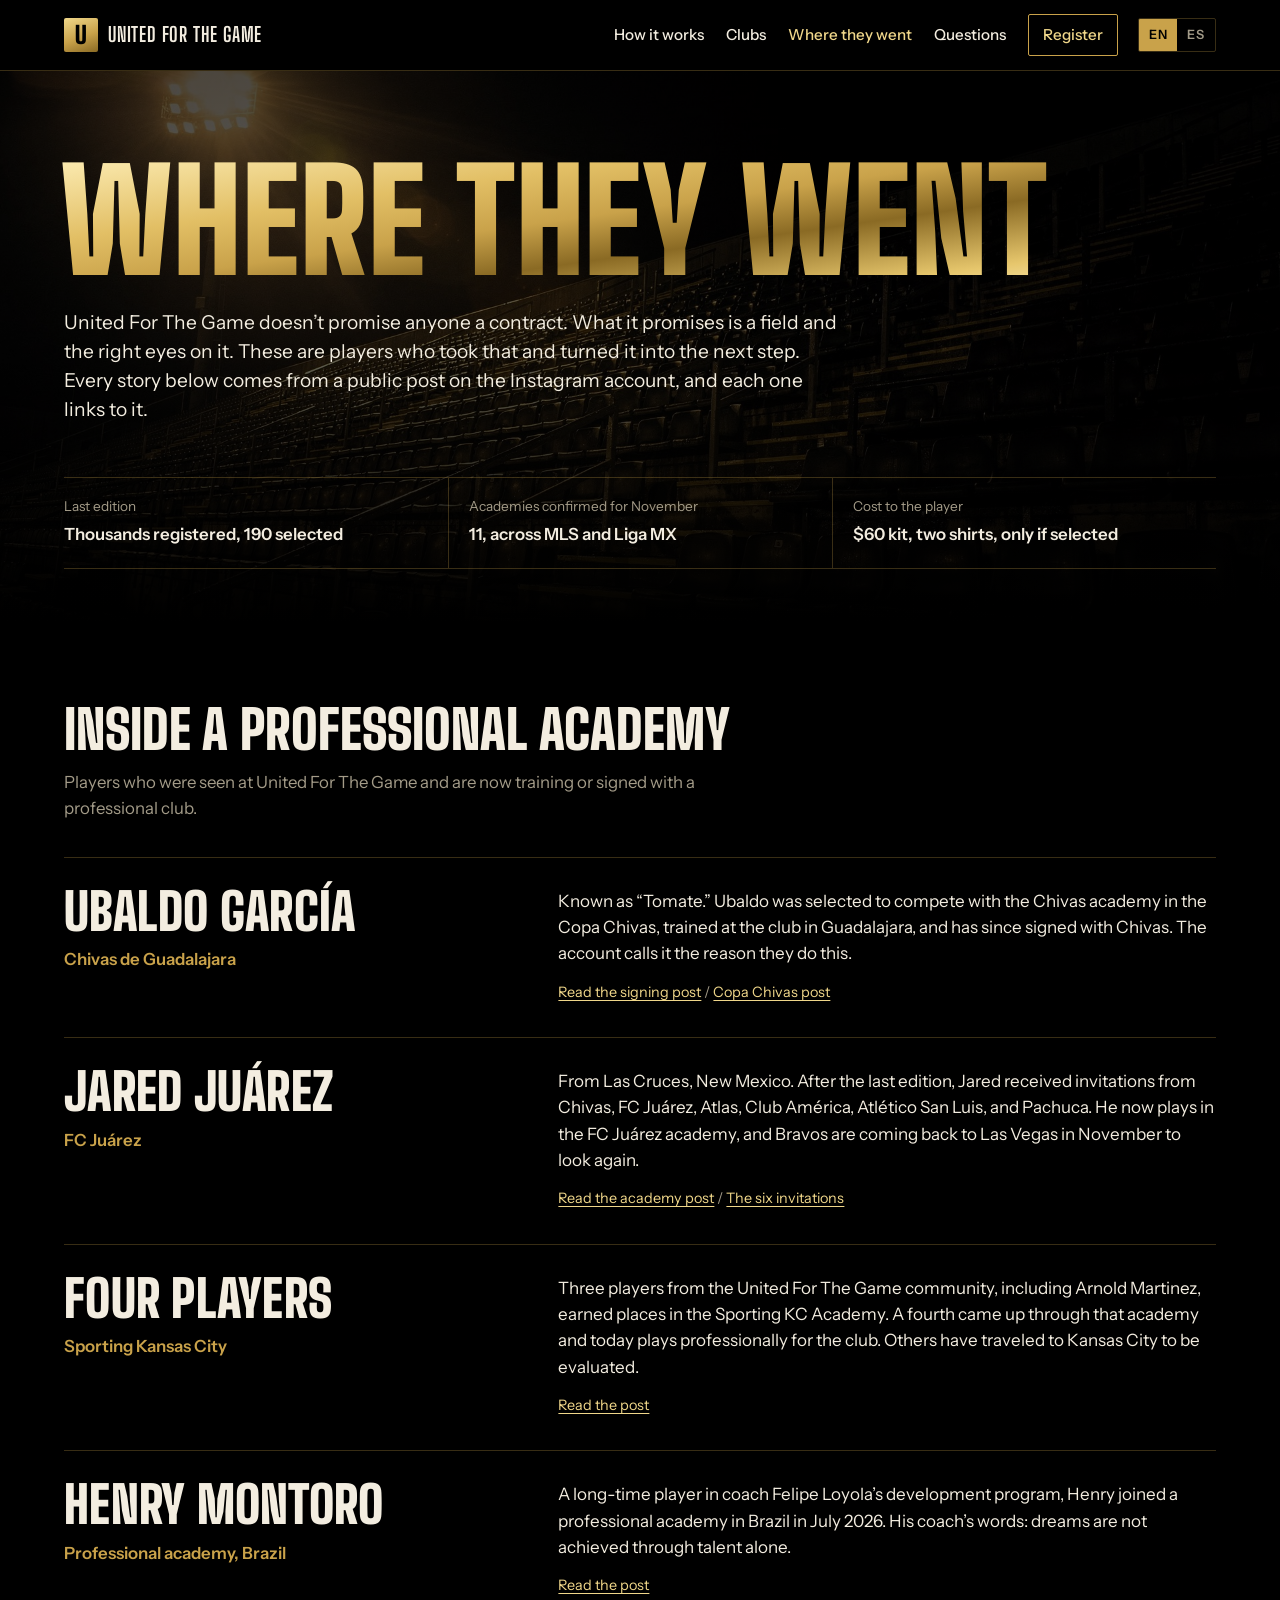
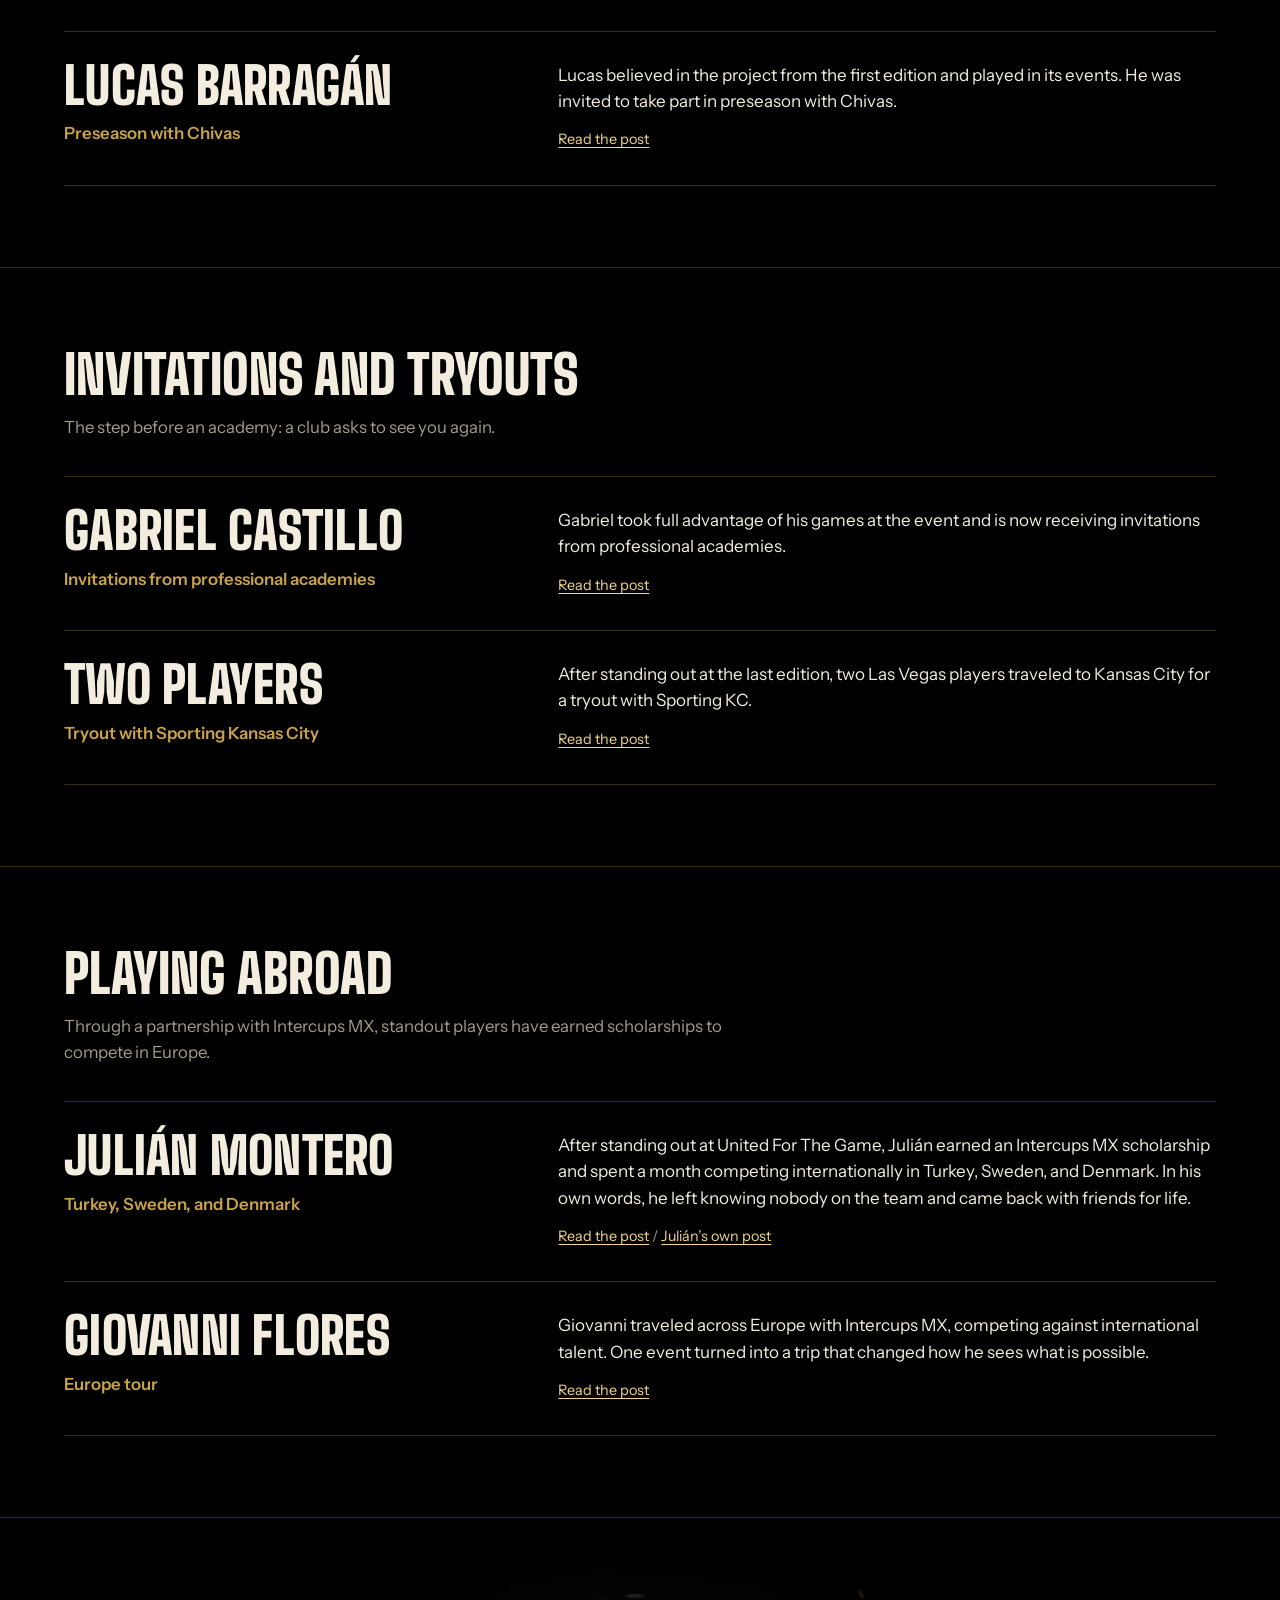
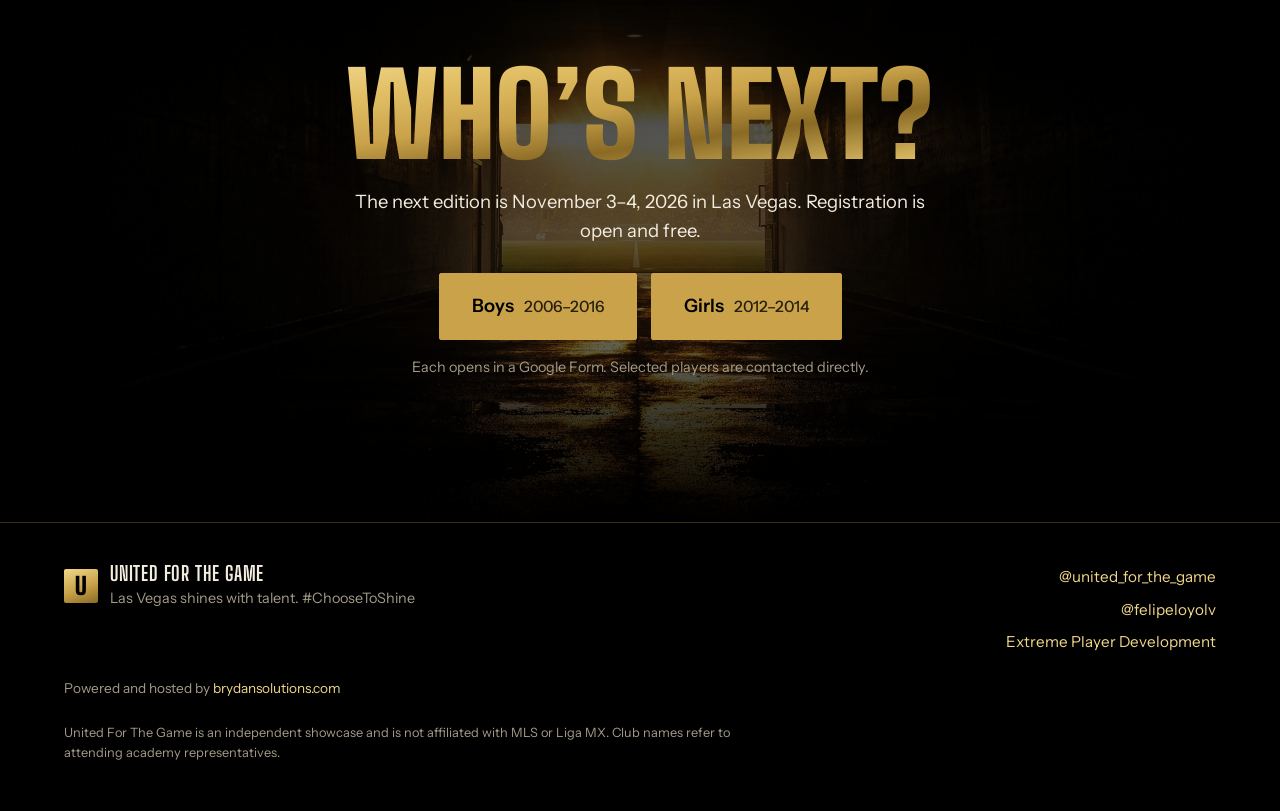
==== commit 49e2c478: "Add free-event and $60 kit section; align jersey mentions New 'A free event. One kit.' section after" ====
--- a/public/success.html
+++ b/public/success.html
@@ -45,7 +45,7 @@
     <dl class="facts results-facts">
       <div><dt data-i18n="r.f1">Last edition</dt><dd data-i18n="r.f1v">Thousands registered, 190 selected</dd></div>
       <div><dt data-i18n="r.f2">Academies confirmed for November</dt><dd data-i18n="r.f2v">11, across MLS and Liga MX</dd></div>
-      <div><dt data-i18n="r.f3">Cost to the player</dt><dd data-i18n="r.f3v">Two event jerseys</dd></div>
+      <div><dt data-i18n="r.f3">Cost to the player</dt><dd data-i18n="r.f3v">$60 kit, two shirts, only if selected</dd></div>
     </dl>
   </section>
 
--- a/public/styles.css
+++ b/public/styles.css
@@ -539,3 +539,45 @@
 .foot-credit { grid-column: 1 / -1; font-size: 0.85rem; color: var(--muted); }
 .foot-credit a { color: var(--gold-light); text-decoration: none; }
 .foot-credit a:hover { text-decoration: underline; }
+
+/* Cost ---------------------------------------------------------------- */
+.cost {
+  padding: clamp(72px, 12vh, 140px) var(--gutter);
+  border-top: 1px solid var(--line);
+}
+.cost-head { max-width: var(--measure); margin-bottom: 44px; }
+.cost-head p { margin-top: 16px; font-size: 1.15rem; }
+.cost-grid {
+  display: grid;
+  grid-template-columns: minmax(0, 1fr) minmax(0, 1.4fr);
+  gap: 0;
+  border-top: 1px solid var(--line);
+  border-bottom: 1px solid var(--line);
+}
+.cost-col { padding: 28px 32px 32px 0; }
+.cost-col + .cost-col { padding-left: 32px; border-left: 1px solid var(--line); }
+.cost-col h3 {
+  font-family: var(--display); font-weight: 900; text-transform: uppercase;
+  font-size: clamp(1.8rem, 3.2vw, 2.6rem); line-height: 1;
+  display: flex; align-items: baseline; justify-content: space-between; gap: 16px;
+  margin-bottom: 18px;
+}
+.cost-price { color: var(--gold); white-space: nowrap; }
+.cost-col ul { list-style: none; margin: 0; padding: 0; }
+.cost-col li { padding: 10px 0 10px 22px; position: relative; border-top: 1px solid var(--line); }
+.cost-col li::before {
+  content: ""; position: absolute; left: 0; top: 19px;
+  width: 8px; height: 8px; background: var(--gold); transform: rotate(45deg);
+}
+.cost-kit p + p { margin-top: 0.9em; }
+.cost-clarify { margin-top: 28px; max-width: 70ch; color: var(--muted); }
+.cost-motto {
+  margin-top: 28px;
+  font-family: var(--display); font-weight: 900; text-transform: uppercase;
+  font-size: clamp(1.8rem, 3.6vw, 2.8rem); line-height: 1; color: var(--gold);
+}
+@media (max-width: 760px) {
+  .cost-grid { grid-template-columns: 1fr; }
+  .cost-col { padding: 24px 0; }
+  .cost-col + .cost-col { padding-left: 0; border-left: 0; border-top: 1px solid var(--line); }
+}
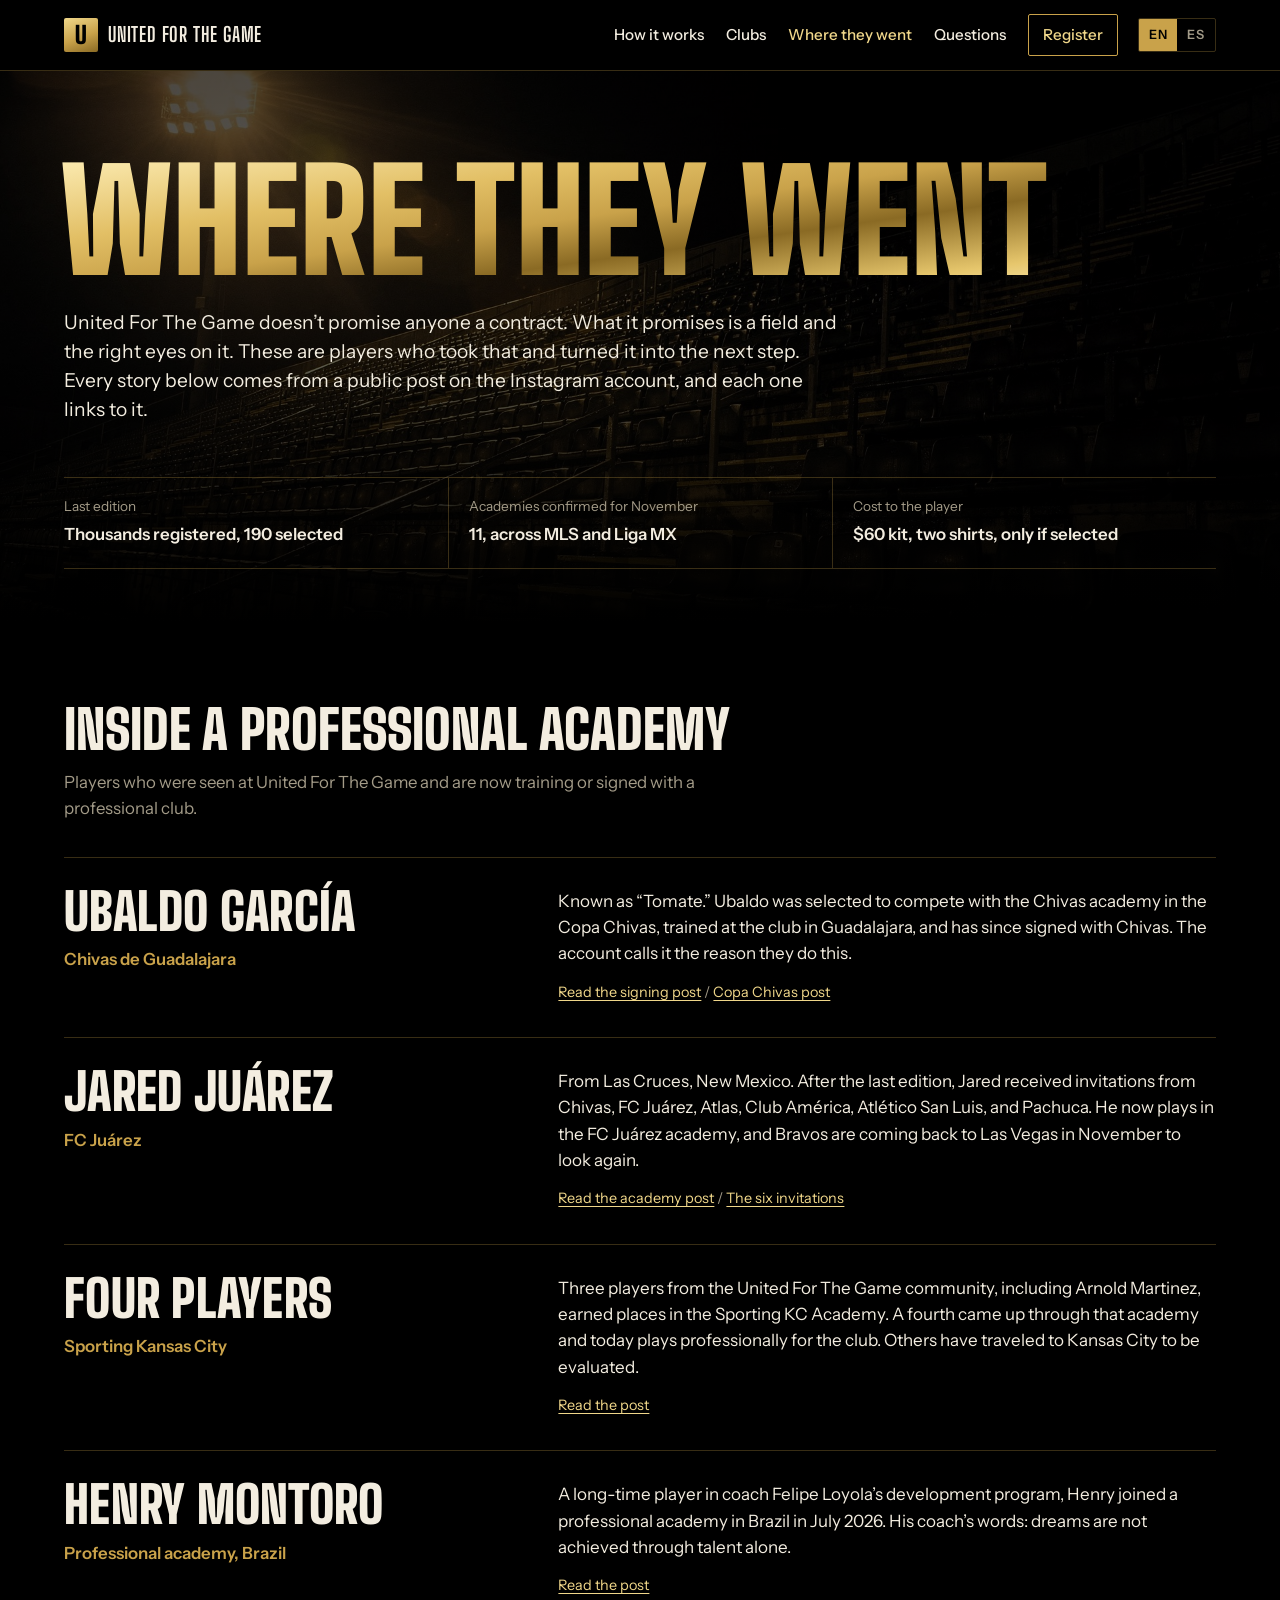
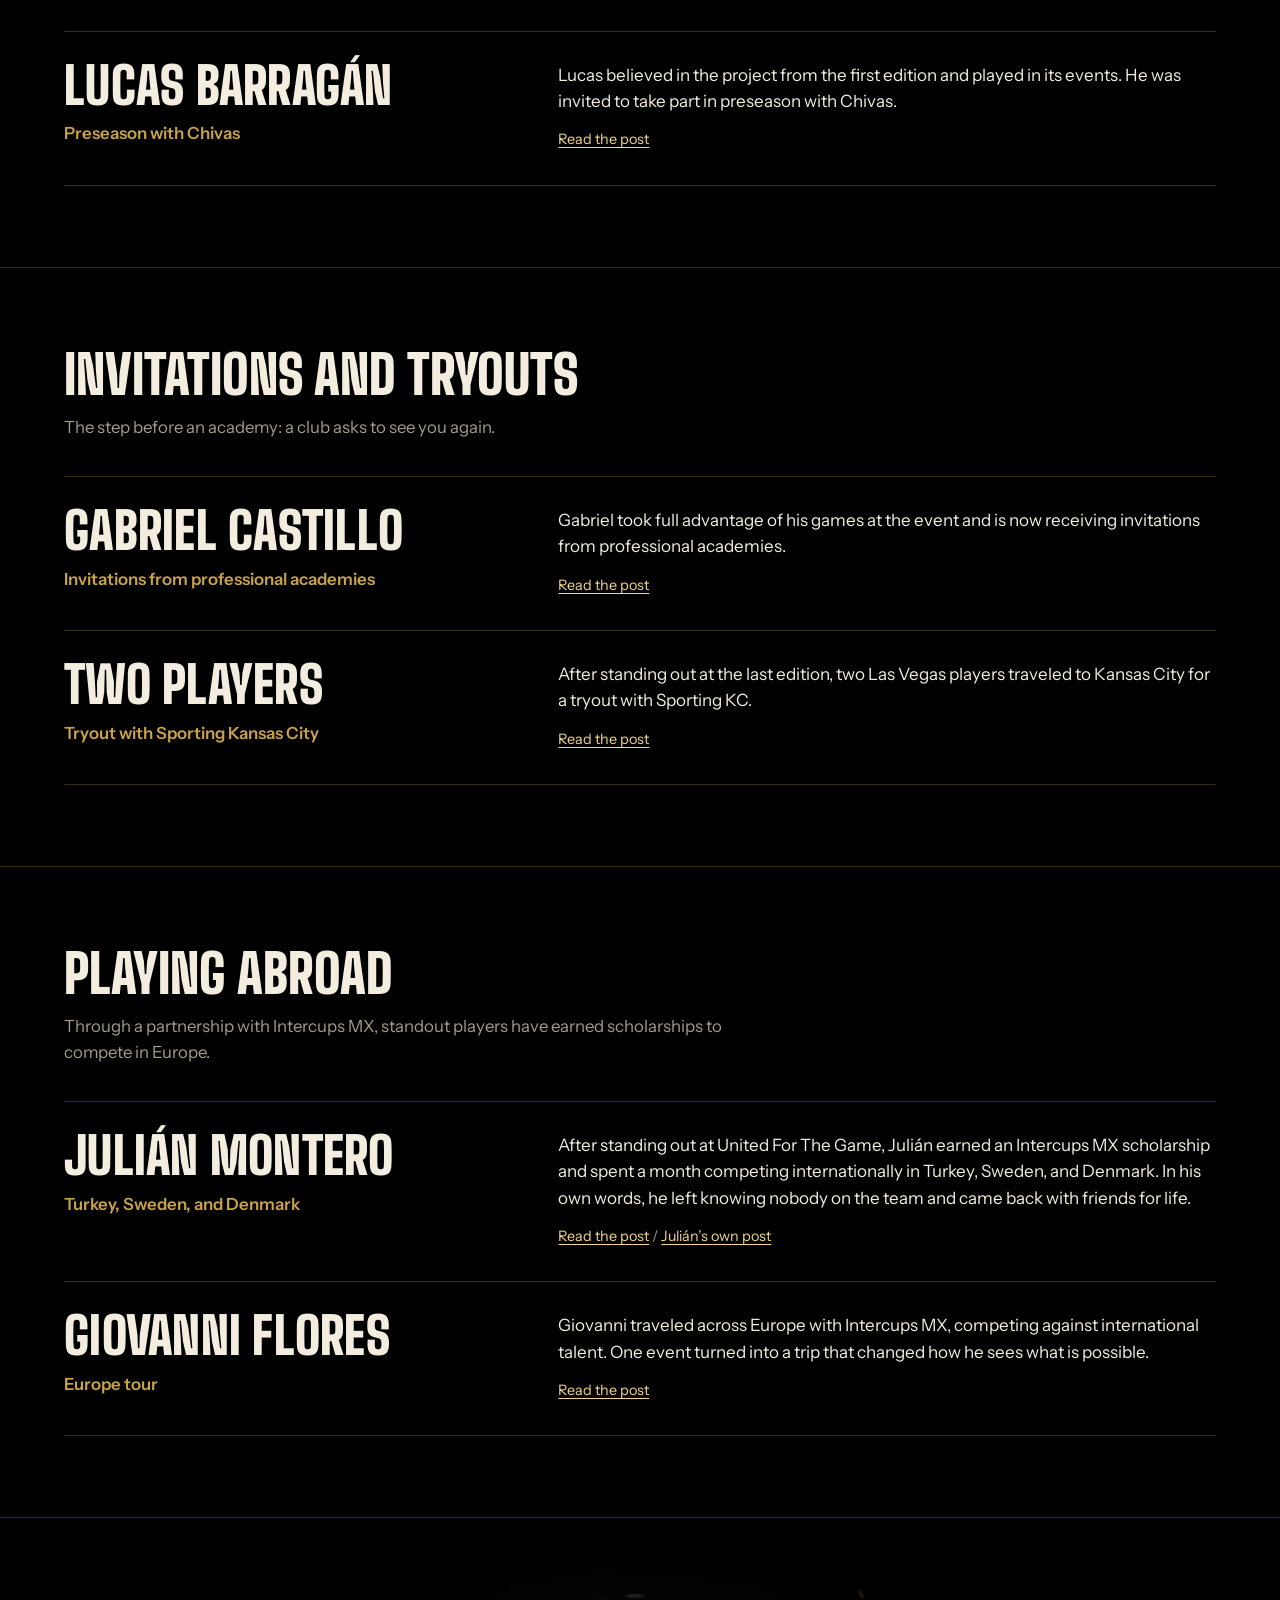
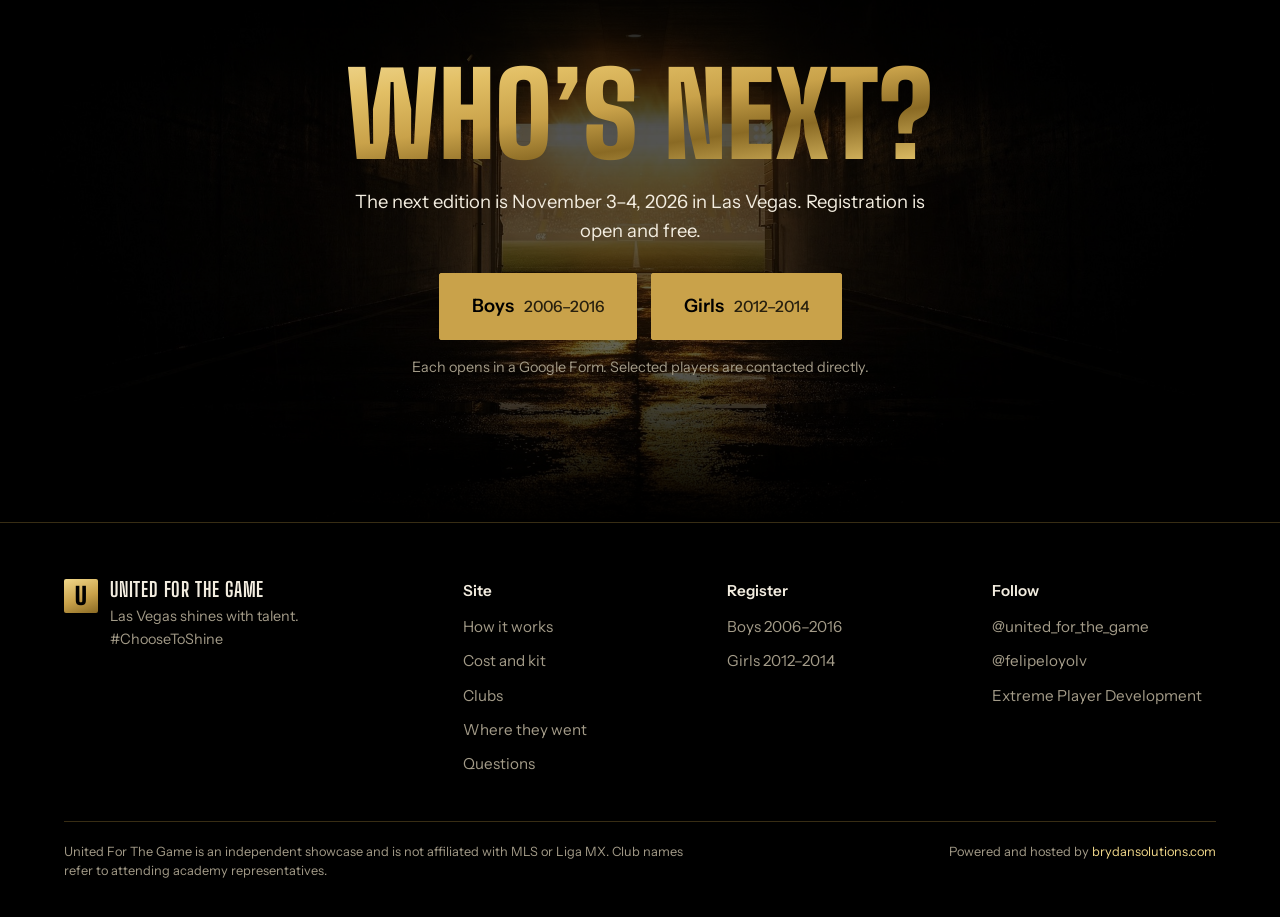
==== commit ae346c82: "Reorganize footer into brand, site, register, and follow columns with a bottom bar" ====
--- a/public/success.html
+++ b/public/success.html
@@ -176,20 +176,44 @@
 </main>
 
 <footer class="foot">
-  <div class="foot-brand">
-    <span class="brand-mark">U</span>
-    <div>
-      <p class="foot-name">United For The Game</p>
-      <p class="foot-tag" data-i18n="foot.tag">Las Vegas shines with talent. #ChooseToShine</p>
+  <div class="foot-grid">
+    <div class="foot-brand">
+      <span class="brand-mark">U</span>
+      <div>
+        <p class="foot-name">United For The Game</p>
+        <p class="foot-tag" data-i18n="foot.tag">Las Vegas shines with talent. #ChooseToShine</p>
+      </div>
     </div>
+    <nav class="foot-col" aria-label="Site">
+      <p class="foot-h" data-i18n="foot.site">Site</p>
+      <ul>
+        <li><a href="index.html#how" data-i18n="nav.how">How it works</a></li>
+        <li><a href="index.html#cost" data-i18n="foot.cost">Cost and kit</a></li>
+        <li><a href="index.html#clubs" data-i18n="nav.clubs">Clubs</a></li>
+        <li><a href="success.html" data-i18n="nav.results">Where they went</a></li>
+        <li><a href="index.html#faq" data-i18n="nav.faq">Questions</a></li>
+      </ul>
+    </nav>
+    <nav class="foot-col" aria-label="Register">
+      <p class="foot-h" data-i18n="nav.register">Register</p>
+      <ul>
+        <li><a href="https://forms.gle/nyDRHo4Hr1bUpFBu7" target="_blank" rel="noopener"><span data-i18n="reg.boys">Boys</span> 2006–2016</a></li>
+        <li><a href="https://docs.google.com/forms/d/e/1FAIpQLSfdWi_WTfTcO3S3W0piuUCB4fBnPrTFHa3G9qvYtv4aIpq_Ag/viewform" target="_blank" rel="noopener"><span data-i18n="reg.girls">Girls</span> 2012–2014</a></li>
+      </ul>
+    </nav>
+    <nav class="foot-col" aria-label="Follow">
+      <p class="foot-h" data-i18n="foot.follow">Follow</p>
+      <ul>
+        <li><a href="https://www.instagram.com/united_for_the_game/" target="_blank" rel="noopener">@united_for_the_game</a></li>
+        <li><a href="https://www.instagram.com/felipeloyolv/" target="_blank" rel="noopener">@felipeloyolv</a></li>
+        <li><a href="https://www.instagram.com/extreme_player_development/" target="_blank" rel="noopener">Extreme Player Development</a></li>
+      </ul>
+    </nav>
   </div>
-  <ul class="foot-links">
-    <li><a href="https://www.instagram.com/united_for_the_game/" target="_blank" rel="noopener">@united_for_the_game</a></li>
-    <li><a href="https://www.instagram.com/felipeloyolv/" target="_blank" rel="noopener">@felipeloyolv</a></li>
-    <li><a href="https://www.instagram.com/extreme_player_development/" target="_blank" rel="noopener">Extreme Player Development</a></li>
-  </ul>
-  <p class="foot-credit"><span data-i18n="foot.credit">Powered and hosted by</span> <a href="https://brydansolutions.com" target="_blank" rel="noopener">brydansolutions.com</a></p>
-  <p class="foot-legal" data-i18n="foot.legal">United For The Game is an independent showcase and is not affiliated with MLS or Liga MX. Club names refer to attending academy representatives.</p>
+  <div class="foot-bar">
+    <p class="foot-legal" data-i18n="foot.legal">United For The Game is an independent showcase and is not affiliated with MLS or Liga MX. Club names refer to attending academy representatives.</p>
+    <p class="foot-credit"><span data-i18n="foot.credit">Powered and hosted by</span> <a href="https://brydansolutions.com" target="_blank" rel="noopener">brydansolutions.com</a></p>
+  </div>
 </footer>
 
 <script src="success-es.js"></script>
--- a/public/styles.css
+++ b/public/styles.css
@@ -387,26 +387,40 @@
 
 /* Footer ------------------------------------------------------------ */
 .foot {
-  padding: 40px var(--gutter) 48px;
-  border-top: 1px solid var(--line);
-  display: grid;
-  grid-template-columns: 1fr auto;
-  gap: 24px 48px;
+  padding: 56px var(--gutter) 36px;
+  border-top: 1px solid var(--line);
+}
+.foot-grid {
+  display: grid;
+  grid-template-columns: minmax(0, 1.6fr) repeat(3, minmax(0, 1fr));
+  gap: 32px 40px;
   align-items: start;
 }
-.foot-brand { display: flex; gap: 12px; align-items: center; }
+.foot-brand { display: flex; gap: 12px; align-items: flex-start; }
 .foot-name {
   font-family: var(--display); font-weight: 700; text-transform: uppercase;
   font-size: 1.25rem; letter-spacing: 0.04em; line-height: 1;
 }
-.foot-tag { color: var(--muted); font-size: 0.9rem; margin-top: 4px; }
-.foot-links { list-style: none; margin: 0; padding: 0; display: grid; gap: 6px; text-align: right; }
-.foot-links a { color: var(--gold-light); text-decoration: none; font-size: 0.95rem; }
-.foot-links a:hover { text-decoration: underline; }
-.foot-legal { grid-column: 1 / -1; font-size: 0.8rem; color: var(--muted); max-width: 80ch; }
-@media (max-width: 640px) {
-  .foot { grid-template-columns: 1fr; }
-  .foot-links { text-align: left; }
+.foot-tag { color: var(--muted); font-size: 0.9rem; margin-top: 6px; max-width: 28ch; }
+.foot-h { font-weight: 600; font-size: 0.95rem; margin-bottom: 10px; }
+.foot-col ul { list-style: none; margin: 0; padding: 0; display: grid; gap: 8px; }
+.foot-col a { color: var(--muted); text-decoration: none; font-size: 0.95rem; }
+.foot-col a:hover { color: var(--gold-light); }
+.foot-bar {
+  margin-top: 44px; padding-top: 20px;
+  border-top: 1px solid var(--line);
+  display: flex; justify-content: space-between; gap: 24px 48px; flex-wrap: wrap;
+}
+.foot-legal { font-size: 0.8rem; color: var(--muted); max-width: 70ch; margin: 0; }
+.foot-credit { font-size: 0.8rem; color: var(--muted); margin: 0; white-space: nowrap; }
+.foot-credit a { color: var(--gold-light); text-decoration: none; }
+.foot-credit a:hover { text-decoration: underline; }
+@media (max-width: 900px) {
+  .foot-grid { grid-template-columns: 1fr 1fr; }
+  .foot-brand { grid-column: 1 / -1; }
+}
+@media (max-width: 480px) {
+  .foot-grid { grid-template-columns: 1fr; }
 }
 
 /* Where they went (success.html) ----------------------------------- */
@@ -536,9 +550,6 @@
 .btn-sub { font-size: 0.85em; font-weight: 500; opacity: 0.8; }
 .new-note { margin-top: 18px !important; font-size: 0.95rem !important; color: var(--muted); max-width: 52ch; }
 
-.foot-credit { grid-column: 1 / -1; font-size: 0.85rem; color: var(--muted); }
-.foot-credit a { color: var(--gold-light); text-decoration: none; }
-.foot-credit a:hover { text-decoration: underline; }
 
 /* Cost ---------------------------------------------------------------- */
 .cost {
@@ -581,3 +592,28 @@
   .cost-col { padding: 24px 0; }
   .cost-col + .cost-col { padding-left: 0; border-left: 0; border-top: 1px solid var(--line); }
 }
+
+/* Kit gallery --------------------------------------------------------- */
+.kit { margin-top: 56px; }
+.kit h3 {
+  font-family: var(--display); font-weight: 900; text-transform: uppercase;
+  font-size: clamp(1.8rem, 3.2vw, 2.6rem); line-height: 1;
+}
+.kit > p { margin: 10px 0 22px; color: var(--muted); }
+.kit-gk-h { margin-top: 48px; }
+.kit-grid {
+  list-style: none; margin: 0; padding: 0;
+  display: grid; grid-template-columns: repeat(2, minmax(0, 1fr)); gap: 20px;
+  max-width: 980px;
+}
+.kit-grid a { display: block; border: 1px solid var(--line); border-radius: 2px; overflow: hidden; background: #000; }
+.kit-grid a:hover { border-color: var(--gold); }
+.kit-grid img { display: block; width: 100%; height: auto; }
+.kit-cap { margin-top: 10px; font-weight: 600; font-size: 0.95rem; }
+@media (max-width: 560px) { .kit-grid { grid-template-columns: 1fr; } }
+.new {
+  background:
+    linear-gradient(to right, rgba(20,18,16,0.96) 0%, rgba(20,18,16,0.82) 50%, rgba(20,18,16,0.55) 100%),
+    url("img/girls.jpg") 0% 62% / 150% auto no-repeat;
+}
+@media (max-width: 760px) { .new { background-size: cover; background-position: 60% 60%; } }
